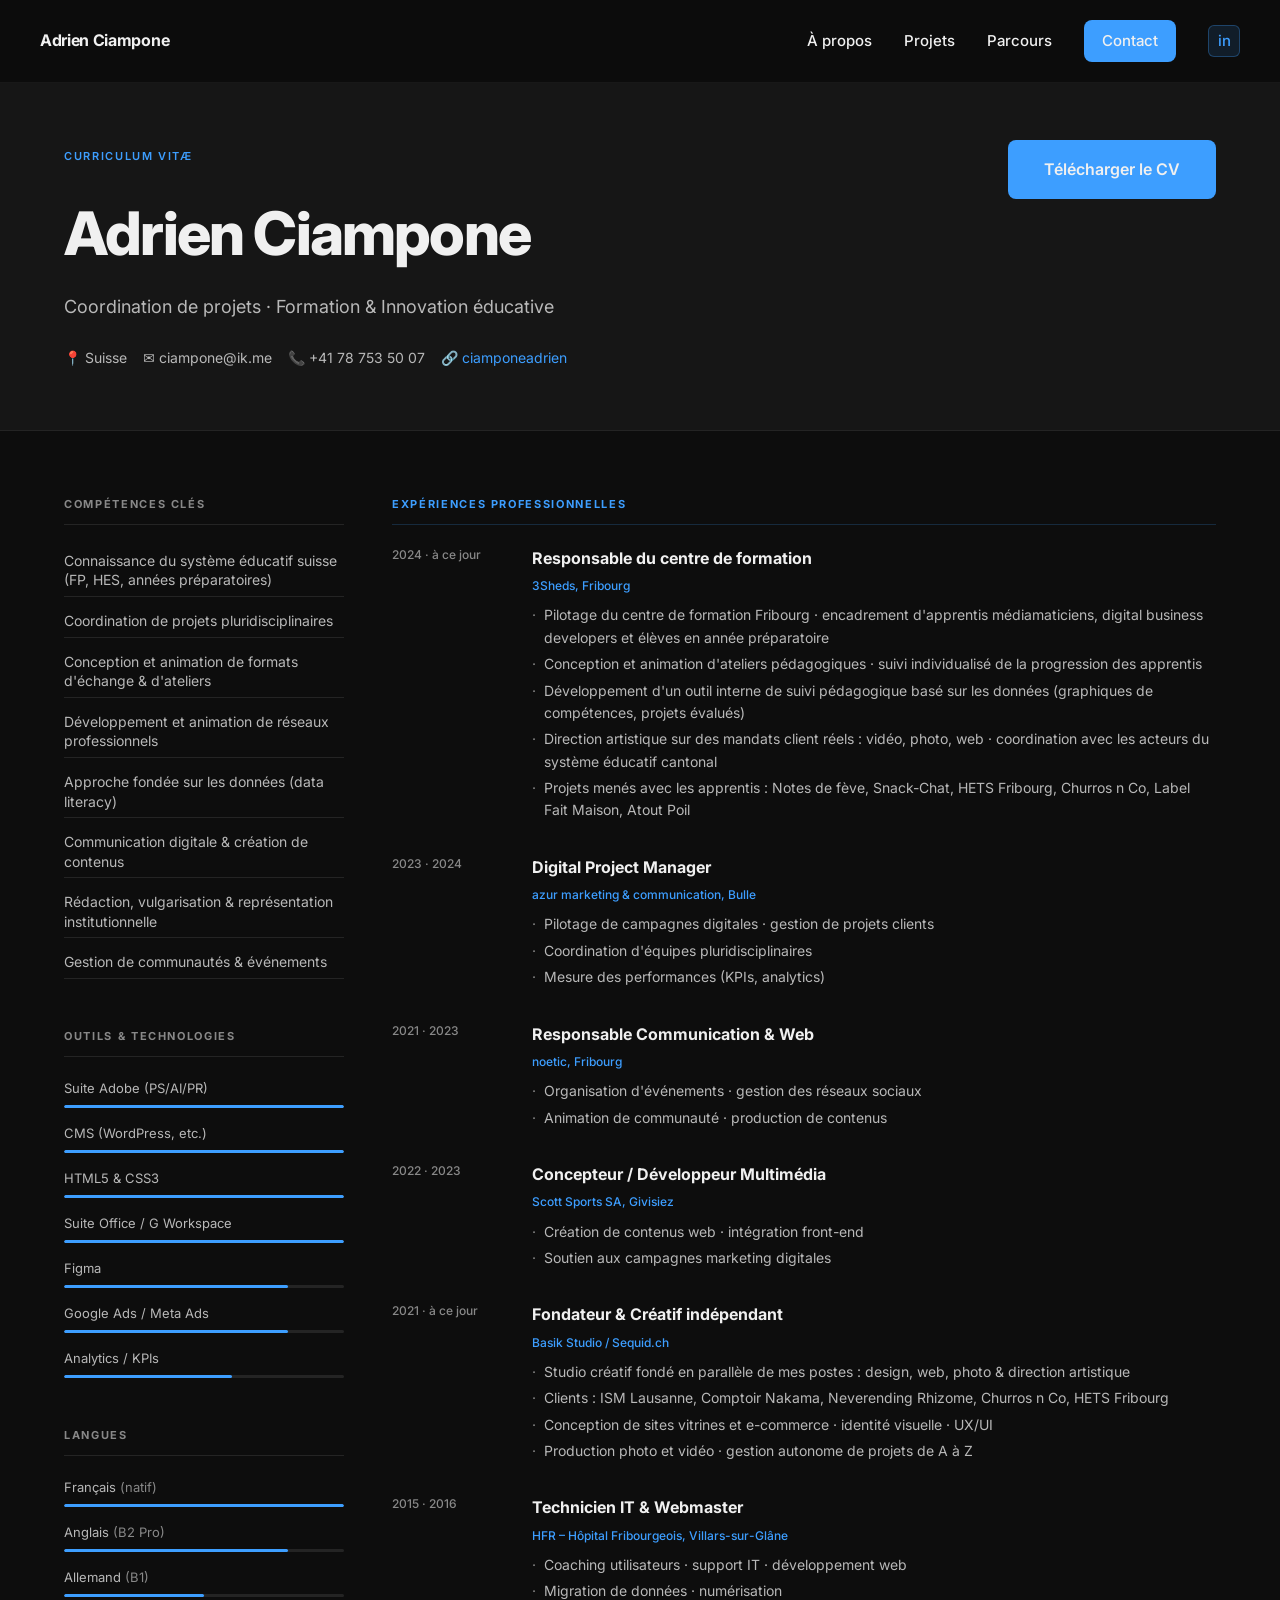
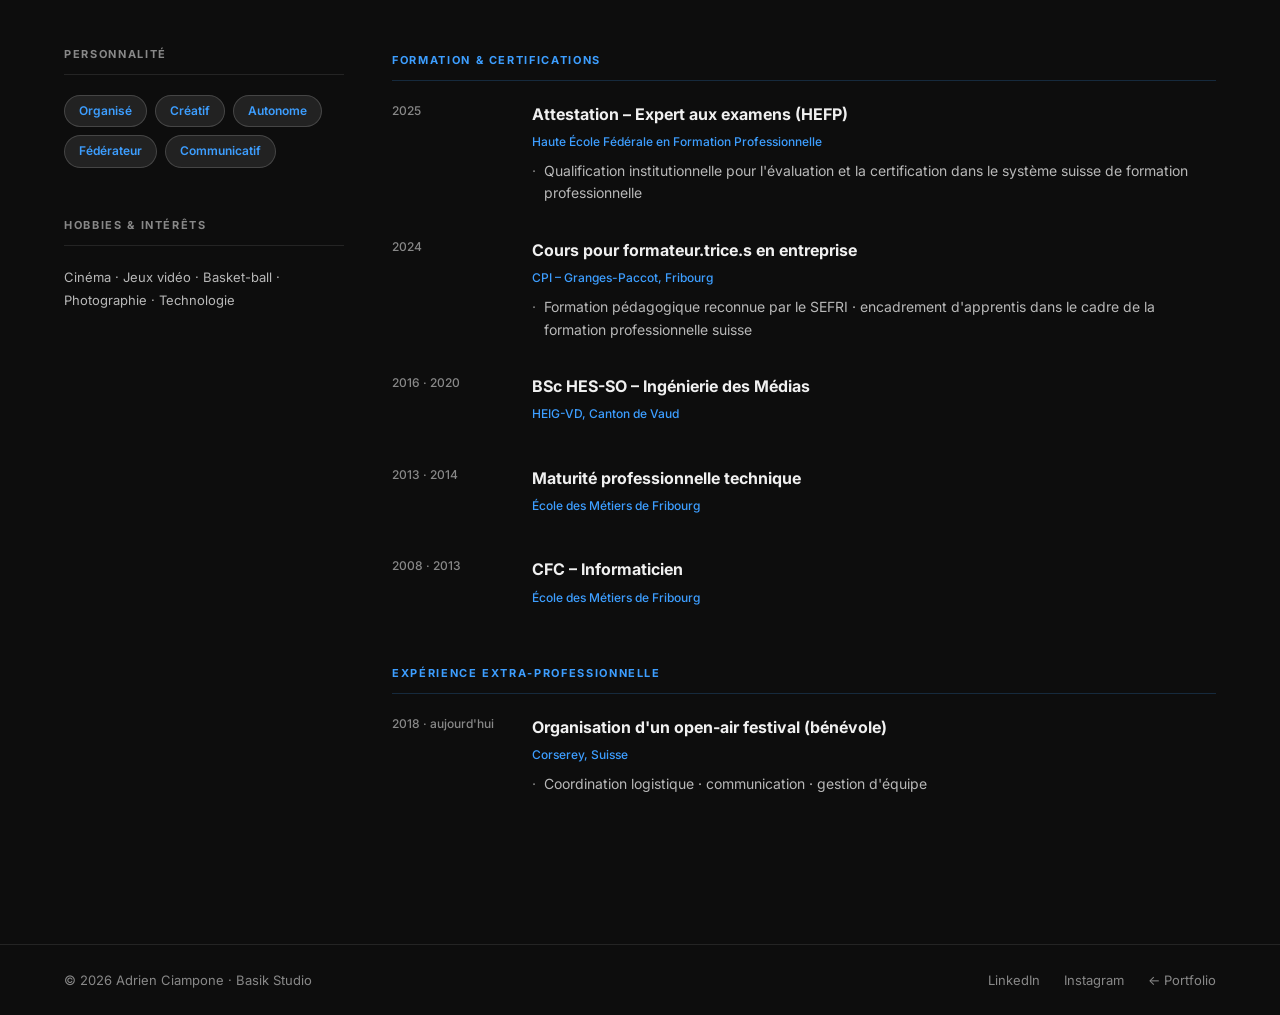
==== cv.html @ 01c983d6 "Suppression de tous les tirets cadratins (—) Remplacés par · dans les titres/séparateurs, par virgul" ====
<!DOCTYPE html>
<html lang="fr">
<head>
  <meta charset="UTF-8" />
  <meta name="viewport" content="width=device-width, initial-scale=1.0" />
  <title>CV · Adrien Ciampone</title>
  <meta name="description" content="Parcours, compétences et formations d'Adrien Ciampone · Chef de projet, Coordination & Formation." />
  <link rel="icon" type="image/svg+xml" href="favicon.svg" />
  <meta property="og:title" content="CV · Adrien Ciampone" />
  <meta property="og:description" content="Parcours, compétences et formations d'Adrien Ciampone · Chef de projet, Coordination & Formation." />
  <meta property="og:type" content="website" />
  <meta name="twitter:card" content="summary" />
  <link rel="stylesheet" href="style.css" />
  <link rel="stylesheet" href="cv.css" />
  <link rel="preconnect" href="https://fonts.googleapis.com" />
  <link href="https://fonts.googleapis.com/css2?family=Inter:wght@300;400;500;600;700&display=swap" rel="stylesheet" />
</head>
<body>

  <!-- NAV -->
  <nav class="nav">
    <a href="index.html" class="nav__logo">Adrien Ciampone</a>
    <ul class="nav__links">
      <li><a href="index.html#about">À propos</a></li>
      <li><a href="index.html#projects">Projets</a></li>
      <li><a href="cv.html" aria-current="page">Parcours</a></li>
      <li><a href="index.html#contact" class="btn btn--nav">Contact</a></li>
      <li><a href="https://www.linkedin.com/in/ciamponeadrien/" target="_blank" rel="noopener" class="nav__linkedin" aria-label="LinkedIn">in</a></li>
    </ul>
    <button class="nav__burger" aria-label="Menu">
      <span></span><span></span><span></span>
    </button>
  </nav>

  <!-- HERO CV -->
  <section class="cv-hero">
    <div class="container">
      <div class="cv-hero__inner">
        <div>
          <span class="label">Curriculum Vitæ</span>
          <h1>Adrien Ciampone</h1>
          <p class="cv-hero__title">Coordination de projets · Formation &amp; Innovation éducative</p>
          <div class="cv-hero__meta">
            <span>📍 Suisse</span>
            <span>✉️ ciampone@ik.me</span>
            <span>📞 +41 78 753 50 07</span>
            <span>🔗 <a href="https://linkedin.com/in/ciamponeadrien" target="_blank" rel="noopener">ciamponeadrien</a></span>
          </div>
        </div>
        <a href="CV_Adrien_Ciampone-2026.pdf" download class="btn btn--primary btn--large">
          Télécharger le CV
        </a>
      </div>
    </div>
  </section>

  <div class="cv-body">
    <div class="container">
      <div class="cv-grid">

        <!-- COLONNE GAUCHE -->
        <aside class="cv-sidebar">

          <!-- COMPÉTENCES CLÉS -->
          <div class="cv-block">
            <h2 class="cv-block__title">Compétences clés</h2>
            <ul class="cv-tags">
              <li>Connaissance du système éducatif suisse (FP, HES, années préparatoires)</li>
              <li>Coordination de projets pluridisciplinaires</li>
              <li>Conception et animation de formats d'échange &amp; d'ateliers</li>
              <li>Développement et animation de réseaux professionnels</li>
              <li>Approche fondée sur les données (data literacy)</li>
              <li>Communication digitale &amp; création de contenus</li>
              <li>Rédaction, vulgarisation &amp; représentation institutionnelle</li>
              <li>Gestion de communautés &amp; événements</li>
            </ul>
          </div>

          <!-- OUTILS -->
          <div class="cv-block">
            <h2 class="cv-block__title">Outils &amp; Technologies</h2>
            <div class="cv-skills">
              <div class="cv-skill">
                <span class="cv-skill__name">Suite Adobe (PS/AI/PR)</span>
                <div class="cv-skill__bar"><div class="cv-skill__fill" style="width:100%"></div></div>
              </div>
              <div class="cv-skill">
                <span class="cv-skill__name">CMS (WordPress, etc.)</span>
                <div class="cv-skill__bar"><div class="cv-skill__fill" style="width:100%"></div></div>
              </div>
              <div class="cv-skill">
                <span class="cv-skill__name">HTML5 &amp; CSS3</span>
                <div class="cv-skill__bar"><div class="cv-skill__fill" style="width:100%"></div></div>
              </div>
              <div class="cv-skill">
                <span class="cv-skill__name">Suite Office / G Workspace</span>
                <div class="cv-skill__bar"><div class="cv-skill__fill" style="width:100%"></div></div>
              </div>
              <div class="cv-skill">
                <span class="cv-skill__name">Figma</span>
                <div class="cv-skill__bar"><div class="cv-skill__fill" style="width:80%"></div></div>
              </div>
              <div class="cv-skill">
                <span class="cv-skill__name">Google Ads / Meta Ads</span>
                <div class="cv-skill__bar"><div class="cv-skill__fill" style="width:80%"></div></div>
              </div>
              <div class="cv-skill">
                <span class="cv-skill__name">Analytics / KPIs</span>
                <div class="cv-skill__bar"><div class="cv-skill__fill" style="width:60%"></div></div>
              </div>
            </div>
          </div>

          <!-- LANGUES -->
          <div class="cv-block">
            <h2 class="cv-block__title">Langues</h2>
            <div class="cv-skills">
              <div class="cv-skill">
                <span class="cv-skill__name">Français <em>(natif)</em></span>
                <div class="cv-skill__bar"><div class="cv-skill__fill" style="width:100%"></div></div>
              </div>
              <div class="cv-skill">
                <span class="cv-skill__name">Anglais <em>(B2 Pro)</em></span>
                <div class="cv-skill__bar"><div class="cv-skill__fill" style="width:80%"></div></div>
              </div>
              <div class="cv-skill">
                <span class="cv-skill__name">Allemand <em>(B1)</em></span>
                <div class="cv-skill__bar"><div class="cv-skill__fill" style="width:50%"></div></div>
              </div>
            </div>
          </div>

          <!-- PERSONNALITÉ -->
          <div class="cv-block">
            <h2 class="cv-block__title">Personnalité</h2>
            <div class="cv-traits">
              <span>Organisé</span>
              <span>Créatif</span>
              <span>Autonome</span>
              <span>Fédérateur</span>
              <span>Communicatif</span>
            </div>
          </div>

          <!-- HOBBIES -->
          <div class="cv-block">
            <h2 class="cv-block__title">Hobbies &amp; Intérêts</h2>
            <p class="cv-hobbies">Cinéma · Jeux vidéo · Basket-ball · Photographie · Technologie</p>
          </div>

        </aside>

        <!-- COLONNE DROITE -->
        <main class="cv-main">

          <!-- EXPÉRIENCES -->
          <div class="cv-block">
            <h2 class="cv-block__title cv-block__title--accent">Expériences professionnelles</h2>

            <div class="cv-timeline">

              <div class="cv-entry">
                <div class="cv-entry__period">2024 · à ce jour</div>
                <div class="cv-entry__content">
                  <h3>Responsable du centre de formation</h3>
                  <span class="cv-entry__org">3Sheds, Fribourg</span>
                  <ul>
                    <li>Pilotage du centre de formation Fribourg · encadrement d'apprentis médiamaticiens, digital business developers et élèves en année préparatoire</li>
                    <li>Conception et animation d'ateliers pédagogiques · suivi individualisé de la progression des apprentis</li>
                    <li>Développement d'un outil interne de suivi pédagogique basé sur les données (graphiques de compétences, projets évalués)</li>
                    <li>Direction artistique sur des mandats client réels : vidéo, photo, web · coordination avec les acteurs du système éducatif cantonal</li>
                    <li>Projets menés avec les apprentis : Notes de fève, Snack-Chat, HETS Fribourg, Churros n Co, Label Fait Maison, Atout Poil</li>
                  </ul>
                </div>
              </div>

              <div class="cv-entry">
                <div class="cv-entry__period">2023 · 2024</div>
                <div class="cv-entry__content">
                  <h3>Digital Project Manager</h3>
                  <span class="cv-entry__org">azur marketing &amp; communication, Bulle</span>
                  <ul>
                    <li>Pilotage de campagnes digitales · gestion de projets clients</li>
                    <li>Coordination d'équipes pluridisciplinaires</li>
                    <li>Mesure des performances (KPIs, analytics)</li>
                  </ul>
                </div>
              </div>

              <div class="cv-entry">
                <div class="cv-entry__period">2021 · 2023</div>
                <div class="cv-entry__content">
                  <h3>Responsable Communication &amp; Web</h3>
                  <span class="cv-entry__org">noetic, Fribourg</span>
                  <ul>
                    <li>Organisation d'événements · gestion des réseaux sociaux</li>
                    <li>Animation de communauté · production de contenus</li>
                  </ul>
                </div>
              </div>

              <div class="cv-entry">
                <div class="cv-entry__period">2022 · 2023</div>
                <div class="cv-entry__content">
                  <h3>Concepteur / Développeur Multimédia</h3>
                  <span class="cv-entry__org">Scott Sports SA, Givisiez</span>
                  <ul>
                    <li>Création de contenus web · intégration front-end</li>
                    <li>Soutien aux campagnes marketing digitales</li>
                  </ul>
                </div>
              </div>

              <div class="cv-entry">
                <div class="cv-entry__period">2021 · à ce jour</div>
                <div class="cv-entry__content">
                  <h3>Fondateur &amp; Créatif indépendant</h3>
                  <span class="cv-entry__org">Basik Studio / Sequid.ch</span>
                  <ul>
                    <li>Studio créatif fondé en parallèle de mes postes : design, web, photo &amp; direction artistique</li>
                    <li>Clients : ISM Lausanne, Comptoir Nakama, Neverending Rhizome, Churros n Co, HETS Fribourg</li>
                    <li>Conception de sites vitrines et e-commerce · identité visuelle · UX/UI</li>
                    <li>Production photo et vidéo · gestion autonome de projets de A à Z</li>
                  </ul>
                </div>
              </div>

              <div class="cv-entry">
                <div class="cv-entry__period">2015 · 2016</div>
                <div class="cv-entry__content">
                  <h3>Technicien IT &amp; Webmaster</h3>
                  <span class="cv-entry__org">HFR – Hôpital Fribourgeois, Villars-sur-Glâne</span>
                  <ul>
                    <li>Coaching utilisateurs · support IT · développement web</li>
                    <li>Migration de données · numérisation</li>
                  </ul>
                </div>
              </div>

            </div>
          </div>

          <!-- FORMATION -->
          <div class="cv-block">
            <h2 class="cv-block__title cv-block__title--accent">Formation &amp; Certifications</h2>
            <div class="cv-timeline">

              <div class="cv-entry">
                <div class="cv-entry__period">2025</div>
                <div class="cv-entry__content">
                  <h3>Attestation – Expert aux examens (HEFP)</h3>
                  <span class="cv-entry__org">Haute École Fédérale en Formation Professionnelle</span>
                  <ul>
                    <li>Qualification institutionnelle pour l'évaluation et la certification dans le système suisse de formation professionnelle</li>
                  </ul>
                </div>
              </div>

              <div class="cv-entry">
                <div class="cv-entry__period">2024</div>
                <div class="cv-entry__content">
                  <h3>Cours pour formateur.trice.s en entreprise</h3>
                  <span class="cv-entry__org">CPI – Granges-Paccot, Fribourg</span>
                  <ul>
                    <li>Formation pédagogique reconnue par le SEFRI · encadrement d'apprentis dans le cadre de la formation professionnelle suisse</li>
                  </ul>
                </div>
              </div>

              <div class="cv-entry">
                <div class="cv-entry__period">2016 · 2020</div>
                <div class="cv-entry__content">
                  <h3>BSc HES-SO – Ingénierie des Médias</h3>
                  <span class="cv-entry__org">HEIG-VD, Canton de Vaud</span>
                </div>
              </div>

              <div class="cv-entry">
                <div class="cv-entry__period">2013 · 2014</div>
                <div class="cv-entry__content">
                  <h3>Maturité professionnelle technique</h3>
                  <span class="cv-entry__org">École des Métiers de Fribourg</span>
                </div>
              </div>

              <div class="cv-entry">
                <div class="cv-entry__period">2008 · 2013</div>
                <div class="cv-entry__content">
                  <h3>CFC – Informaticien</h3>
                  <span class="cv-entry__org">École des Métiers de Fribourg</span>
                </div>
              </div>

            </div>
          </div>

          <!-- EXTRA -->
          <div class="cv-block">
            <h2 class="cv-block__title cv-block__title--accent">Expérience extra-professionnelle</h2>
            <div class="cv-timeline">
              <div class="cv-entry">
                <div class="cv-entry__period">2018 · aujourd'hui</div>
                <div class="cv-entry__content">
                  <h3>Organisation d'un open-air festival (bénévole)</h3>
                  <span class="cv-entry__org">Corserey, Suisse</span>
                  <ul>
                    <li>Coordination logistique · communication · gestion d'équipe</li>
                  </ul>
                </div>
              </div>
            </div>
          </div>

        </main>
      </div>
    </div>
  </div>

  <!-- FOOTER -->
  <footer class="footer">
    <div class="container">
      <span>© <span id="year"></span> Adrien Ciampone · Basik Studio</span>
      <div class="footer__links">
        <a href="https://www.linkedin.com/in/ciamponeadrien/" target="_blank" rel="noopener">LinkedIn</a>
        <a href="https://www.instagram.com/adrien.ciampone/" target="_blank" rel="noopener">Instagram</a>
        <a href="index.html">← Portfolio</a>
      </div>
    </div>
  </footer>

  <script>
    document.getElementById('year').textContent = new Date().getFullYear();
    const burger = document.querySelector('.nav__burger');
    const navLinks = document.querySelector('.nav__links');
    function toggleMenu(force) {
      const isOpen = force !== undefined ? force : !burger.classList.contains('open');
      burger.classList.toggle('open', isOpen);
      navLinks.classList.toggle('open', isOpen);
      document.body.style.overflow = isOpen ? 'hidden' : '';
    }
    burger?.addEventListener('click', () => toggleMenu());
    navLinks?.querySelectorAll('a').forEach(link => {
      link.addEventListener('click', () => toggleMenu(false));
    });
  </script>
</body>
</html>
---- style.css ----
/* ===========================
   BASIK STUDIO — CSS
   =========================== */

*, *::before, *::after { box-sizing: border-box; margin: 0; padding: 0; }

:root {
  --black:   #0d0d0d;
  --white:   #f0f0f0;
  --gray-1:  #161616;
  --gray-2:  #242424;
  --gray-3:  #888888;
  --gray-4:  #b8b8b8;
  --gray-5:  #e8e8e8;
  --accent:  #3d9eff;
  --accent-dark: #1a7de0;
  --radius:  12px;
  --font:    'Inter', system-ui, sans-serif;
  --trans:   0.25s ease;
}

html { scroll-behavior: smooth; }

body {
  font-family: var(--font);
  background: var(--black);
  color: var(--white);
  font-size: 17px;
  line-height: 1.7;
  -webkit-font-smoothing: antialiased;
}

/* ===== UTILITY ===== */
.container { max-width: 1200px; margin: 0 auto; padding: 0 24px; }
.section { padding: 100px 0; }
.label {
  display: inline-block;
  font-size: 11px;
  font-weight: 600;
  letter-spacing: 0.15em;
  text-transform: uppercase;
  color: var(--accent);
  margin-bottom: 16px;
}
.section__header { margin-bottom: 56px; }
.section__header h2 { font-size: clamp(28px, 4vw, 42px); font-weight: 700; }

/* ===== BUTTONS ===== */
.btn {
  display: inline-flex;
  align-items: center;
  gap: 8px;
  padding: 12px 24px;
  border-radius: 8px;
  font-size: 14px;
  font-weight: 600;
  text-decoration: none;
  border: none;
  cursor: pointer;
  transition: var(--trans);
}
.btn--primary { background: var(--accent); color: var(--white); }
.btn--primary:hover { background: var(--accent-dark); transform: translateY(-2px); }
.btn--ghost { background: transparent; color: var(--white); border: 1.5px solid var(--gray-2); }
.btn--ghost:hover { border-color: var(--white); }
.btn--nav { background: var(--accent); color: var(--white); padding: 8px 18px; font-size: 13px; }
.btn--nav:hover { background: var(--accent-dark); }
.btn--large { padding: 16px 36px; font-size: 16px; }

/* ===== NAV ===== */
.nav {
  position: fixed;
  top: 0; left: 0; right: 0;
  z-index: 100;
  display: flex;
  align-items: center;
  justify-content: space-between;
  padding: 20px 40px;
  background: rgba(13, 13, 13, 0.92);
  backdrop-filter: blur(12px);
  border-bottom: 1px solid rgba(255,255,255,0.05);
  transition: var(--trans);
}
.nav__logo {
  font-size: 16px;
  font-weight: 700;
  letter-spacing: -0.02em;
  color: var(--white);
  text-decoration: none;
}
.nav__links {
  list-style: none;
  display: flex;
  align-items: center;
  gap: 32px;
}
.nav__links a {
  color: var(--white);
  text-decoration: none;
  font-size: 15px;
  font-weight: 500;
  transition: color var(--trans);
}
.nav__links a:hover { color: var(--white); }
.nav__burger {
  display: none;
  flex-direction: column;
  justify-content: center;
  gap: 5px;
  background: none;
  border: none;
  cursor: pointer;
  width: 36px;
  height: 36px;
  padding: 4px;
  z-index: 101;
}
.nav__burger span {
  display: block;
  width: 22px;
  height: 2px;
  background: var(--white);
  border-radius: 2px;
  transition: transform 0.3s ease, opacity 0.3s ease;
  transform-origin: center;
}
/* Burger animé → X */
.nav__burger.open span:nth-child(1) { transform: translateY(7px) rotate(45deg); }
.nav__burger.open span:nth-child(2) { opacity: 0; transform: scaleX(0); }
.nav__burger.open span:nth-child(3) { transform: translateY(-7px) rotate(-45deg); }

/* ===== HERO ===== */
.hero {
  min-height: 100vh;
  display: flex;
  align-items: center;
  padding: 120px 40px 80px;
  position: relative;
  overflow: hidden;
}
.hero__content {
  max-width: 700px;
  position: relative;
  z-index: 1;
}
.hero__roles {
  font-size: 13px;
  font-weight: 600;
  letter-spacing: 0.18em;
  text-transform: uppercase;
  color: var(--accent);
  margin-bottom: 24px;
  opacity: 0.9;
}
.hero__title {
  font-size: clamp(38px, 6vw, 72px);
  font-weight: 800;
  line-height: 1.08;
  letter-spacing: -0.03em;
  margin-bottom: 24px;
}
.hero__sub {
  font-size: 19px;
  color: var(--white);
  line-height: 1.7;
  max-width: 520px;
  margin-bottom: 40px;
  opacity: 0.85;
}
.hero__actions { display: flex; gap: 14px; flex-wrap: wrap; }

/* ===== ABOUT ===== */
.about { background: var(--gray-1); }
.about__grid {
  display: grid;
  grid-template-columns: 1fr 1fr;
  gap: 80px;
  align-items: stretch;
}
.about__text h2 {
  font-size: clamp(28px, 4vw, 42px);
  font-weight: 700;
  line-height: 1.15;
  margin-bottom: 24px;
}
.about__text p { color: var(--gray-4); line-height: 1.85; margin-bottom: 16px; font-size: 17px; }
.about__text strong { color: var(--white); }
.about__actions { display: flex; gap: 14px; flex-wrap: wrap; margin-top: 32px; }
/* Option B — photo portrait + stat cards en overlay */
.about__photo-col {
  padding-top: 52px; /* saute la hauteur du label, aligne avec le h2 */
}

.about__photo-wrap {
  position: relative;
  height: clamp(380px, 38vw, 480px); /* s'adapte à la largeur d'écran */
}

.about__photo {
  width: 100%;
  height: 100%;
  object-fit: cover;
  object-position: center top;
  border-radius: 16px;
  display: block;
  filter: grayscale(10%);
  transition: filter 0.4s ease;
}
.about__photo:hover { filter: grayscale(0%); }

/* Stat cards flottantes */
.stat-card {
  position: absolute;
  background: rgba(15, 15, 15, 0.88);
  backdrop-filter: blur(14px);
  -webkit-backdrop-filter: blur(14px);
  border: 1px solid rgba(255,255,255,0.08);
  border-radius: 12px;
  padding: 12px 18px;
  text-align: center;
  z-index: 2;
}
.stat-card--1 { top: 20px; right: -18px; }
.stat-card--2 { bottom: 80px; right: -18px; }
.stat-card--3 { bottom: 20px; left: 20px; }

.stat__num { display: block; font-size: 24px; font-weight: 800; letter-spacing: -0.03em; color: var(--white); }
.stat__label { font-size: 10px; color: var(--gray-3); margin-top: 3px; display: block; white-space: nowrap; }

/* ===== PROJECTS ===== */
.projects { background: var(--black); }
.projects__filters {
  display: flex;
  gap: 10px;
  margin-bottom: 48px;
  flex-wrap: wrap;
}
.projects__more {
  display: flex;
  justify-content: center;
  margin-top: 48px;
}
.projects__more-btn {
  gap: 10px;
}
.projects__more-btn span {
  font-size: 12px;
  color: var(--gray-3);
  font-weight: 400;
}
.filter {
  padding: 8px 20px;
  border-radius: 100px;
  border: 1.5px solid var(--gray-2);
  background: transparent;
  color: var(--gray-4);
  font-size: 13px;
  font-weight: 500;
  cursor: pointer;
  transition: var(--trans);
  font-family: var(--font);
}
.filter:hover, .filter.active {
  border-color: var(--accent);
  color: var(--accent);
  background: rgba(61,158,255,0.06);
}
.projects__grid {
  display: grid;
  grid-template-columns: repeat(auto-fill, minmax(340px, 1fr));
  gap: 24px;
}
.projects__loading {
  color: var(--gray-3);
  font-size: 14px;
  grid-column: 1 / -1;
  padding: 40px 0;
}
.project-card {
  background: var(--gray-1);
  border-radius: var(--radius);
  overflow: hidden;
  border: 1px solid var(--gray-2);
  cursor: pointer;
  transition: transform var(--trans), border-color var(--trans), box-shadow var(--trans);
}
.project-card:hover {
  transform: translateY(-6px);
  border-color: rgba(61,158,255,0.3);
  box-shadow: 0 20px 60px rgba(0,0,0,0.4);
}
.project-card__media { position: relative; }
.project-card__img {
  width: 100%;
  aspect-ratio: 16/10;
  object-fit: cover;
  display: block;
  background: var(--gray-2);
}
.project-card__img--placeholder {
  width: 100%;
  aspect-ratio: 16/10;
  background: linear-gradient(135deg, var(--gray-2) 0%, var(--gray-1) 100%);
  display: flex;
  align-items: center;
  justify-content: center;
  color: var(--gray-3);
  font-size: 28px;
}
.project-card__body { padding: 20px 22px 24px; }
.project-card__tags { display: flex; gap: 8px; flex-wrap: wrap; margin-bottom: 10px; }
.project-card__tag {
  font-size: 10px;
  font-weight: 600;
  letter-spacing: 0.1em;
  text-transform: uppercase;
  color: var(--accent);
  background: rgba(61,158,255,0.1);
  padding: 3px 10px;
  border-radius: 100px;
}
.project-card__title { font-size: 17px; font-weight: 700; margin-bottom: 8px; }
.project-card__desc { font-size: 14px; color: var(--gray-4); line-height: 1.6; }

/* ===== EXPERTISE ===== */
.expertise { background: var(--gray-1); }

.expertise__header {
  display: flex;
  align-items: flex-end;
  justify-content: space-between;
  gap: 40px;
  margin-bottom: 64px;
}
.expertise__header h2 { font-size: clamp(28px, 4vw, 42px); font-weight: 700; }
.expertise__intro {
  max-width: 340px;
  font-size: 15px;
  color: var(--gray-4);
  line-height: 1.7;
  padding-bottom: 6px;
}

.expertise__list {
  display: flex;
  flex-direction: column;
  gap: 0;
}

.expertise-item {
  display: grid;
  grid-template-columns: 64px 1fr auto;
  align-items: start;
  gap: 32px;
  padding: 36px 0;
  border-top: 1px solid var(--gray-2);
  transition: background var(--trans);
}
.expertise-item:last-child { border-bottom: 1px solid var(--gray-2); }

.expertise-item__num {
  font-size: 12px;
  font-weight: 700;
  color: var(--gray-3);
  letter-spacing: 0.08em;
  padding-top: 4px;
  transition: color var(--trans);
}
.expertise-item:hover .expertise-item__num { color: var(--accent); }

.expertise-item__body h3 {
  font-size: 19px;
  font-weight: 700;
  margin-bottom: 10px;
  transition: color var(--trans);
}
.expertise-item:hover .expertise-item__body h3 { color: var(--accent); }
.expertise-item__body p {
  font-size: 15px;
  color: var(--gray-4);
  line-height: 1.75;
  max-width: 560px;
}

.expertise-item__tags {
  display: flex;
  flex-direction: column;
  align-items: flex-end;
  gap: 6px;
  padding-top: 4px;
}
.expertise-item__tags span {
  font-size: 11px;
  font-weight: 600;
  letter-spacing: 0.08em;
  text-transform: uppercase;
  color: var(--gray-3);
  white-space: nowrap;
}

.expertise__footer {
  display: flex;
  align-items: center;
  justify-content: space-between;
  gap: 24px;
  margin-top: 48px;
  padding-top: 32px;
  border-top: 1px solid var(--gray-2);
  flex-wrap: wrap;
}
.expertise__footer p { font-size: 14px; color: var(--gray-3); }

/* ===== CONTACT ===== */
.contact { background: var(--black); }

.contact__split {
  display: grid;
  grid-template-columns: 1fr 1fr;
  gap: 80px;
  align-items: start;
}

.contact__left h2 {
  font-size: clamp(26px, 3.5vw, 40px);
  font-weight: 800;
  line-height: 1.15;
  margin-bottom: 16px;
}
.contact__left > p {
  color: var(--gray-4);
  font-size: 16px;
  line-height: 1.75;
  margin-bottom: 36px;
}

.contact__links {
  display: flex;
  flex-direction: column;
  gap: 12px;
  margin-bottom: 40px;
}
.contact__link {
  display: inline-flex;
  align-items: center;
  gap: 14px;
  text-decoration: none;
  color: var(--white);
  font-size: 15px;
  font-weight: 500;
  transition: color var(--trans);
}
.contact__link:hover { color: var(--accent); }
.contact__link-icon {
  display: inline-flex;
  align-items: center;
  justify-content: center;
  width: 36px;
  height: 36px;
  border-radius: 8px;
  background: var(--gray-1);
  border: 1px solid var(--gray-2);
  font-size: 13px;
  font-weight: 700;
  color: var(--accent);
  flex-shrink: 0;
}

.contact__studio {
  padding-top: 32px;
  border-top: 1px solid var(--gray-2);
}
.contact__studio p {
  font-size: 12px;
  font-weight: 600;
  letter-spacing: 0.1em;
  text-transform: uppercase;
  color: var(--gray-3);
  margin-bottom: 8px;
}
.contact__studio a {
  font-size: 15px;
  color: var(--gray-4);
  text-decoration: none;
  font-weight: 500;
  transition: color var(--trans);
}
.contact__studio a:hover { color: var(--white); }

/* Contact form */
.contact-form { text-align: left; }
.contact-form__honey { display: none; }

.contact-form__row {
  display: grid;
  grid-template-columns: 1fr 1fr;
  gap: 16px;
  margin-bottom: 16px;
}
.contact-form__group {
  display: flex;
  flex-direction: column;
  gap: 8px;
  margin-bottom: 16px;
}
.contact-form__row .contact-form__group { margin-bottom: 0; }

.contact-form label {
  font-size: 13px;
  font-weight: 600;
  color: var(--gray-4);
  letter-spacing: 0.02em;
}
.contact-form input,
.contact-form textarea {
  background: var(--gray-1);
  border: 1.5px solid var(--gray-2);
  border-radius: 8px;
  color: var(--white);
  font-family: var(--font);
  font-size: 15px;
  padding: 12px 16px;
  transition: border-color var(--trans), box-shadow var(--trans);
  outline: none;
  width: 100%;
  resize: vertical;
}
.contact-form input::placeholder,
.contact-form textarea::placeholder { color: var(--gray-3); }
.contact-form input:focus,
.contact-form textarea:focus {
  border-color: var(--accent);
  box-shadow: 0 0 0 3px rgba(61,158,255,0.12);
}
.contact-form input.error,
.contact-form textarea.error { border-color: #ff5f5f; }

.contact-form__footer {
  display: flex;
  align-items: center;
  gap: 20px;
  flex-wrap: wrap;
  margin-top: 8px;
}
.contact-form__feedback {
  font-size: 14px;
  font-weight: 500;
}
.contact-form__feedback.success { color: #4cde80; }
.contact-form__feedback.error   { color: #ff5f5f; }

/* Loader spinner sur le bouton */
.cf-btn-loader {
  display: none;
  width: 16px;
  height: 16px;
  border: 2px solid rgba(255,255,255,0.3);
  border-top-color: #fff;
  border-radius: 50%;
  animation: spin 0.7s linear infinite;
}
#cf-submit.loading .cf-btn-text { display: none; }
#cf-submit.loading .cf-btn-loader { display: inline-block; }
#cf-submit:disabled { opacity: 0.7; cursor: not-allowed; transform: none !important; }

@keyframes spin { to { transform: rotate(360deg); } }

@media (max-width: 900px) {
  .expertise__header { flex-direction: column; align-items: flex-start; gap: 16px; }
  .expertise__intro { max-width: 100%; }
  .expertise-item { grid-template-columns: 48px 1fr; }
  .expertise-item__tags { display: none; }
  .contact__split { grid-template-columns: 1fr; gap: 48px; }
}

@media (max-width: 540px) {
  .contact-form__row { grid-template-columns: 1fr; }
  .expertise-item { grid-template-columns: 40px 1fr; gap: 16px; padding: 28px 0; }
}

/* ===== FOOTER ===== */
.footer {
  padding: 24px 0;
  border-top: 1px solid var(--gray-2);
}
.footer .container {
  display: flex;
  align-items: center;
  justify-content: space-between;
}
.footer span { font-size: 13px; color: var(--gray-3); }
.footer__links {
  display: flex;
  gap: 24px;
}
.footer__links a {
  font-size: 13px;
  color: var(--gray-3);
  text-decoration: none;
  transition: color var(--trans);
}
.footer__links a:hover { color: var(--white); }

/* LinkedIn nav icon */
.nav__linkedin {
  display: inline-flex;
  align-items: center;
  justify-content: center;
  width: 32px;
  height: 32px;
  border-radius: 6px;
  background: rgba(61,158,255,0.12);
  border: 1.5px solid rgba(61,158,255,0.3);
  color: var(--accent) !important;
  font-size: 13px;
  font-weight: 700;
  text-decoration: none;
  transition: background var(--trans), border-color var(--trans);
}
.nav__linkedin:hover {
  background: rgba(61,158,255,0.25) !important;
  border-color: var(--accent) !important;
  color: var(--accent) !important;
}

/* ===== MODAL ===== */
.modal {
  position: fixed;
  inset: 0;
  z-index: 200;
  display: flex;
  align-items: center;
  justify-content: center;
  padding: 24px;
  pointer-events: none;
  opacity: 0;
  transition: opacity var(--trans);
}
.modal.open { opacity: 1; pointer-events: all; }
.modal__overlay {
  position: absolute;
  inset: 0;
  background: rgba(0,0,0,0.8);
  backdrop-filter: blur(4px);
}
.modal__content {
  position: relative;
  z-index: 1;
  background: var(--gray-1);
  border: 1px solid var(--gray-2);
  border-radius: 16px;
  max-width: 700px;
  width: 100%;
  max-height: 90vh;
  overflow-y: auto;
  transform: translateY(20px) scale(0.97);
  transition: transform var(--trans);
}
.modal.open .modal__content { transform: translateY(0) scale(1); }
.modal__close {
  position: absolute;
  top: 16px; right: 16px;
  background: var(--gray-2);
  border: none;
  color: var(--white);
  width: 32px; height: 32px;
  border-radius: 50%;
  cursor: pointer;
  font-size: 14px;
  display: flex; align-items: center; justify-content: center;
  transition: background var(--trans);
}
.modal__close:hover { background: var(--gray-3); }
.modal__body img {
  width: 100%;
  border-radius: 12px 12px 0 0;
  display: block;
}
.modal__info { padding: 28px 32px 32px; }
.modal__tags { display: flex; gap: 8px; flex-wrap: wrap; margin-bottom: 14px; }
.modal__info h3 { font-size: 22px; font-weight: 800; margin-bottom: 12px; }
.modal__info p { color: var(--gray-4); line-height: 1.8; font-size: 15px; }
.modal__links {
  display: flex;
  flex-wrap: wrap;
  gap: 12px;
  margin-top: 24px;
}
.modal__link {
  display: inline-flex;
  align-items: center;
  gap: 6px;
  margin-top: 24px;
  padding: 9px 18px;
  border-radius: 8px;
  background: rgba(61,158,255,0.1);
  border: 1.5px solid rgba(61,158,255,0.3);
  color: var(--accent);
  font-weight: 600;
  font-size: 14px;
  text-decoration: none;
  transition: background var(--trans), border-color var(--trans);
}
.modal__links .modal__link { margin-top: 0; }
.modal__link:hover {
  background: rgba(61,158,255,0.2);
  border-color: var(--accent);
  text-decoration: none;
}

/* ===== RESPONSIVE ===== */

/* Stat-cards : évite le débordement entre 768px et 1024px */
@media (max-width: 1024px) {
  .stat-card--1 { right: 8px; }
  .stat-card--2 { right: 8px; }
}

@media (max-width: 768px) {
  .nav { padding: 16px 20px; }
  .nav__burger { display: flex; }

  /* Menu mobile — panneau plein écran */
  .nav__links {
    position: fixed;
    top: 0;
    left: 0;
    width: 100%;
    height: 100vh;
    background: #0d0d0d;
    flex-direction: column;
    align-items: center;
    justify-content: center;
    gap: 40px;
    z-index: 99;
    display: flex;
    visibility: hidden;
    opacity: 0;
    transition: opacity 0.3s ease, visibility 0.3s ease;
  }
  .nav__links.open {
    visibility: visible;
    opacity: 1;
  }
  .nav__links li { list-style: none; }
  .nav__links a {
    font-size: 24px;
    font-weight: 700;
    color: var(--white);
  }
  .nav__links a:hover { color: var(--accent); }
  .nav__links .btn--nav {
    font-size: 17px;
    padding: 13px 36px;
    margin-top: 8px;
  }

  .hero { padding: 100px 20px 60px; }
  .about__grid { grid-template-columns: 1fr; gap: 48px; }
  .about__photo-col { padding-top: 0; }
  .about__photo-wrap { height: auto; min-height: 260px; flex: none; }
  .about__photo { height: auto; aspect-ratio: 4/3; }
  .stat-card--1 { top: 12px; right: 12px; }
  .stat-card--2 { bottom: 70px; right: 12px; }
  .stat-card--3 { bottom: 12px; left: 12px; }
  .footer .container { flex-direction: column; gap: 8px; text-align: center; }
  .section { padding: 70px 0; }

  /* Modal — hauteur adaptée sur petits écrans */
  .modal { padding: 12px; align-items: flex-end; }
  .modal__content { max-height: 88vh; border-radius: 16px 16px 12px 12px; }
}

@media (max-width: 480px) {
  .projects__grid { grid-template-columns: 1fr; }
  .services__grid { grid-template-columns: 1fr; }
}
---- cv.css ----
/* ===========================
   CV PAGE — CSS
   =========================== */

/* HERO */
.cv-hero {
  padding: 140px 0 60px;
  background: var(--gray-1);
  border-bottom: 1px solid var(--gray-2);
}
.cv-hero__inner {
  display: flex;
  align-items: flex-start;
  justify-content: space-between;
  gap: 40px;
  flex-wrap: wrap;
}
.cv-hero h1 {
  font-size: clamp(36px, 5vw, 60px);
  font-weight: 800;
  letter-spacing: -0.03em;
  margin-bottom: 8px;
}
.cv-hero__title {
  font-size: 18px;
  color: var(--gray-4);
  margin-bottom: 24px;
}
.cv-hero__meta {
  display: flex;
  flex-wrap: wrap;
  gap: 16px;
  font-size: 14px;
  color: var(--gray-4);
}
.cv-hero__meta a { color: var(--accent); text-decoration: none; }
.cv-hero__meta a:hover { text-decoration: underline; }

/* BODY */
.cv-body {
  padding: 64px 0 100px;
  background: var(--black);
}

/* GRID */
.cv-grid {
  display: grid;
  grid-template-columns: 280px 1fr;
  gap: 48px;
  align-items: start;
}

/* BLOCKS */
.cv-block {
  margin-bottom: 48px;
}
.cv-block__title {
  font-size: 11px;
  font-weight: 700;
  letter-spacing: 0.15em;
  text-transform: uppercase;
  color: var(--gray-3);
  margin-bottom: 20px;
  padding-bottom: 10px;
  border-bottom: 1px solid var(--gray-2);
}
.cv-block__title--accent {
  color: var(--accent);
  border-color: rgba(61,158,255,0.2);
}

/* TAGS */
.cv-tags {
  list-style: none;
  display: flex;
  flex-direction: column;
  gap: 8px;
}
.cv-tags li {
  font-size: 14px;
  color: var(--gray-4);
  padding: 6px 0;
  border-bottom: 1px solid var(--gray-2);
  line-height: 1.4;
}

/* SKILLS BARS */
.cv-skills { display: flex; flex-direction: column; gap: 14px; }
.cv-skill__name {
  display: block;
  font-size: 13px;
  color: var(--gray-4);
  margin-bottom: 6px;
}
.cv-skill__name em { color: var(--gray-3); font-style: normal; }
.cv-skill__bar {
  height: 3px;
  background: var(--gray-2);
  border-radius: 2px;
  overflow: hidden;
}
.cv-skill__fill {
  height: 100%;
  background: var(--accent);
  border-radius: 2px;
  transition: width 1s ease;
}

/* TRAITS */
.cv-traits {
  display: flex;
  flex-wrap: wrap;
  gap: 8px;
}
.cv-traits span {
  padding: 5px 14px;
  border-radius: 100px;
  background: rgba(136,136,136,0.18);
  border: 1px solid rgba(136,136,136,0.35);
  color: var(--accent);
  font-size: 12px;
  font-weight: 600;
}

/* HOBBIES */
.cv-hobbies {
  font-size: 13px;
  color: var(--gray-4);
  line-height: 1.8;
}

/* TIMELINE */
.cv-timeline { display: flex; flex-direction: column; gap: 32px; }
.cv-entry {
  display: grid;
  grid-template-columns: 120px 1fr;
  gap: 20px;
}
.cv-entry__period {
  font-size: 12px;
  color: var(--gray-3);
  font-weight: 500;
  padding-top: 2px;
  line-height: 1.4;
}
.cv-entry__content h3 {
  font-size: 16px;
  font-weight: 700;
  margin-bottom: 4px;
  color: var(--white);
}
.cv-entry__org {
  display: block;
  font-size: 12px;
  color: var(--accent);
  margin-bottom: 8px;
  font-weight: 500;
}
.cv-entry__content ul {
  list-style: none;
  display: flex;
  flex-direction: column;
  gap: 4px;
}
.cv-entry__content ul li {
  font-size: 14px;
  color: var(--gray-4);
  line-height: 1.6;
  padding-left: 12px;
  position: relative;
}
.cv-entry__content ul li::before {
  content: '·';
  position: absolute;
  left: 0;
  color: var(--gray-3);
}

/* SIDEBAR sticky */
.cv-sidebar { position: sticky; top: 100px; }

/* RESPONSIVE */
@media (max-width: 900px) {
  .cv-grid { grid-template-columns: 1fr; }
  .cv-sidebar { position: static; }
  .cv-hero__inner { flex-direction: column; }
}
@media (max-width: 600px) {
  .cv-entry { grid-template-columns: 1fr; gap: 4px; }
  .cv-entry__period { font-size: 11px; color: var(--accent); }
}
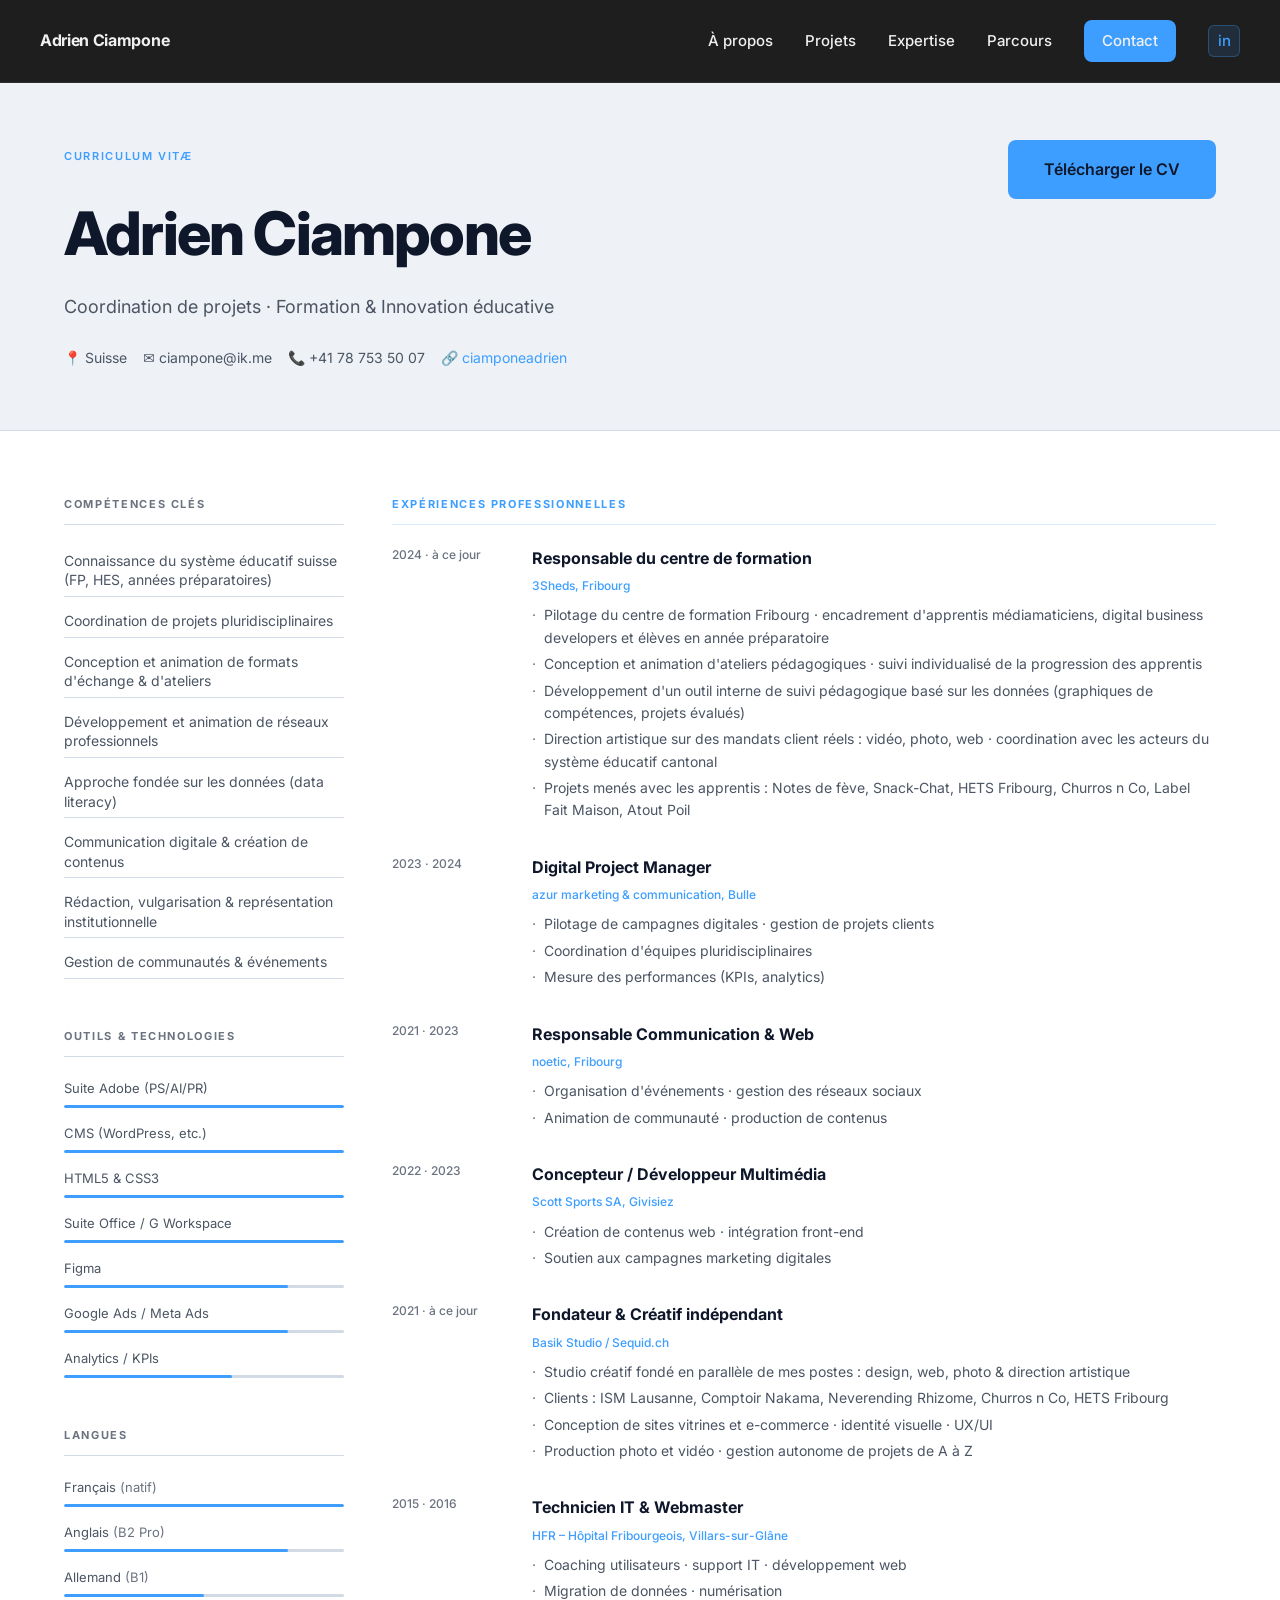
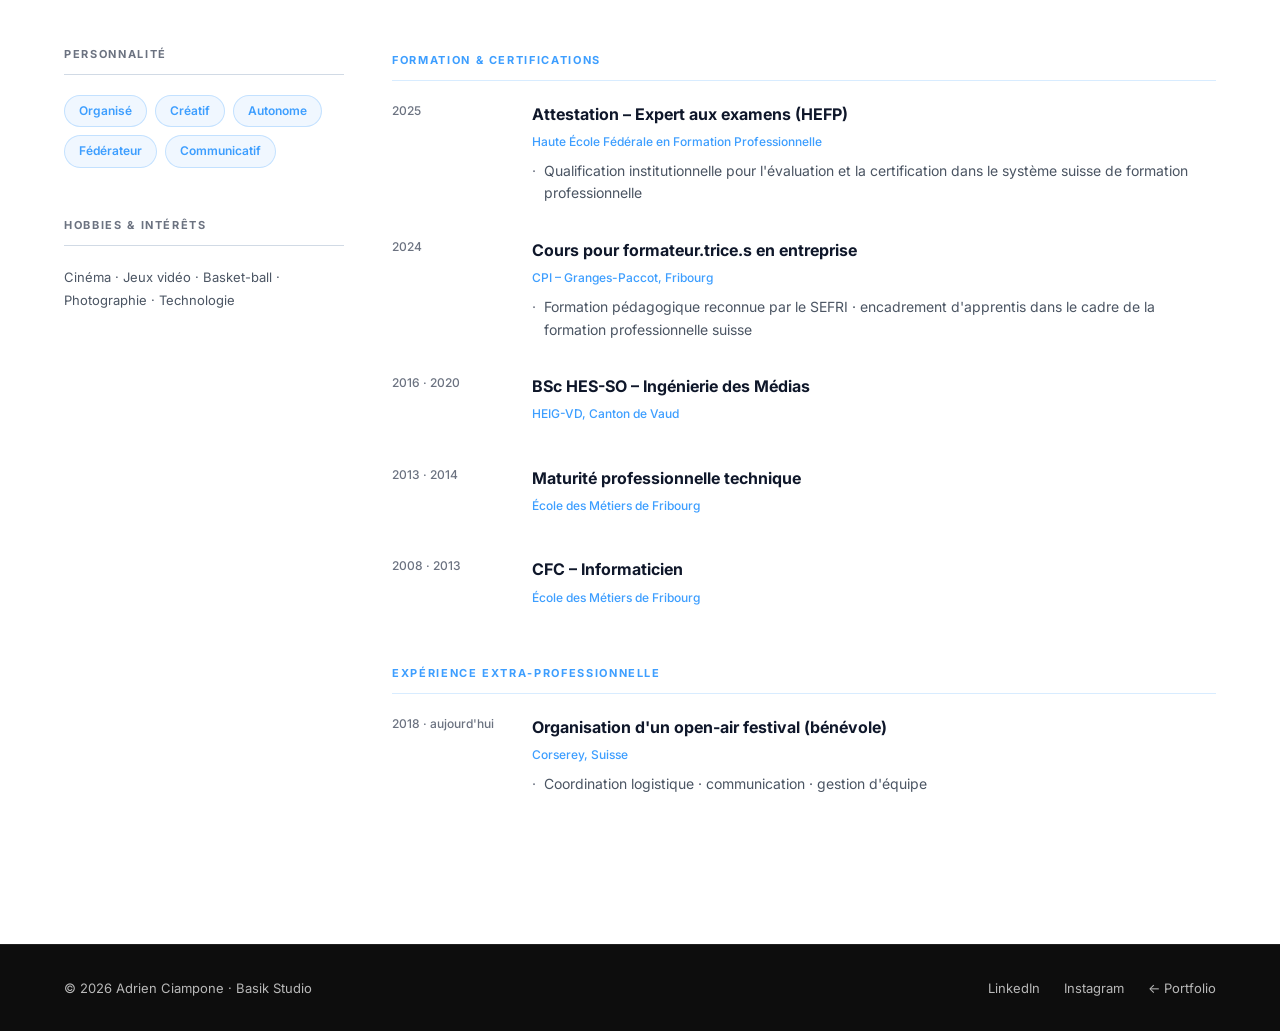
==== commit 8f0e76ee: "Ajout lien Expertise dans la nav de cv.html Co-Authored-By: Claude Sonnet 4.6 <noreply@anthropic.com" ====
--- a/cv.html
+++ b/cv.html
@@ -23,6 +23,7 @@
     <ul class="nav__links">
       <li><a href="index.html#about">À propos</a></li>
       <li><a href="index.html#projects">Projets</a></li>
+      <li><a href="index.html#expertise">Expertise</a></li>
       <li><a href="cv.html" aria-current="page">Parcours</a></li>
       <li><a href="index.html#contact" class="btn btn--nav">Contact</a></li>
       <li><a href="https://www.linkedin.com/in/ciamponeadrien/" target="_blank" rel="noopener" class="nav__linkedin" aria-label="LinkedIn">in</a></li>
--- a/style.css
+++ b/style.css
@@ -5,15 +5,23 @@
 *, *::before, *::after { box-sizing: border-box; margin: 0; padding: 0; }
 
 :root {
-  --black:   #0d0d0d;
-  --white:   #f0f0f0;
-  --gray-1:  #161616;
-  --gray-2:  #242424;
-  --gray-3:  #888888;
-  --gray-4:  #b8b8b8;
-  --gray-5:  #e8e8e8;
-  --accent:  #3d9eff;
+  /* Light palette (body + sections claires) */
+  --black:       #ffffff;    /* fond principal (clair maintenant) */
+  --white:       #0f172a;    /* texte principal (sombre maintenant) */
+  --gray-1:      #eef2f7;    /* surface alternée (bleu très léger pour bien marquer la coupure) */
+  --gray-2:      #d1dae5;    /* bordures (plus visibles) */
+  --gray-3:      #6b7280;    /* texte soft */
+  --gray-4:      #4b5563;    /* texte secondaire */
+  --gray-5:      #c7d0dd;
+  --accent:      #3d9eff;
   --accent-dark: #1a7de0;
+
+  /* Dark scope (hero, nav, footer) */
+  --dark-bg:     #0d0d0d;
+  --dark-text:   #f0f0f0;
+  --dark-muted:  #b8b8b8;
+  --dark-border: rgba(255,255,255,0.08);
+
   --radius:  12px;
   --font:    'Inter', system-ui, sans-serif;
   --trans:   0.25s ease;
@@ -32,7 +40,7 @@
 
 /* ===== UTILITY ===== */
 .container { max-width: 1200px; margin: 0 auto; padding: 0 24px; }
-.section { padding: 100px 0; }
+.section { padding: 100px 0; border-top: 1px solid var(--gray-2); }
 .label {
   display: inline-block;
   font-size: 11px;
@@ -67,7 +75,7 @@
 .btn--nav:hover { background: var(--accent-dark); }
 .btn--large { padding: 16px 36px; font-size: 16px; }
 
-/* ===== NAV ===== */
+/* ===== NAV (reste sombre, flotte au-dessus du contenu clair) ===== */
 .nav {
   position: fixed;
   top: 0; left: 0; right: 0;
@@ -78,14 +86,14 @@
   padding: 20px 40px;
   background: rgba(13, 13, 13, 0.92);
   backdrop-filter: blur(12px);
-  border-bottom: 1px solid rgba(255,255,255,0.05);
+  border-bottom: 1px solid var(--dark-border);
   transition: var(--trans);
 }
 .nav__logo {
   font-size: 16px;
   font-weight: 700;
   letter-spacing: -0.02em;
-  color: var(--white);
+  color: var(--dark-text);
   text-decoration: none;
 }
 .nav__links {
@@ -95,13 +103,13 @@
   gap: 32px;
 }
 .nav__links a {
-  color: var(--white);
+  color: var(--dark-text);
   text-decoration: none;
   font-size: 15px;
   font-weight: 500;
   transition: color var(--trans);
 }
-.nav__links a:hover { color: var(--white); }
+.nav__links a:hover { color: var(--accent); }
 .nav__burger {
   display: none;
   flex-direction: column;
@@ -119,7 +127,7 @@
   display: block;
   width: 22px;
   height: 2px;
-  background: var(--white);
+  background: var(--dark-text);
   border-radius: 2px;
   transition: transform 0.3s ease, opacity 0.3s ease;
   transform-origin: center;
@@ -129,7 +137,7 @@
 .nav__burger.open span:nth-child(2) { opacity: 0; transform: scaleX(0); }
 .nav__burger.open span:nth-child(3) { transform: translateY(-7px) rotate(-45deg); }
 
-/* ===== HERO ===== */
+/* ===== HERO (reste sombre avec Vanta) ===== */
 .hero {
   min-height: 100vh;
   display: flex;
@@ -137,6 +145,8 @@
   padding: 120px 40px 80px;
   position: relative;
   overflow: hidden;
+  background: var(--dark-bg);
+  color: var(--dark-text);
 }
 .hero__content {
   max-width: 700px;
@@ -158,16 +168,18 @@
   line-height: 1.08;
   letter-spacing: -0.03em;
   margin-bottom: 24px;
+  color: var(--dark-text);
 }
 .hero__sub {
   font-size: 19px;
-  color: var(--white);
+  color: var(--dark-muted);
   line-height: 1.7;
   max-width: 520px;
   margin-bottom: 40px;
-  opacity: 0.85;
 }
 .hero__actions { display: flex; gap: 14px; flex-wrap: wrap; }
+.hero .btn--ghost { color: var(--dark-text); border-color: rgba(255,255,255,0.18); }
+.hero .btn--ghost:hover { border-color: var(--dark-text); }
 
 /* ===== ABOUT ===== */
 .about { background: var(--gray-1); }
@@ -208,17 +220,18 @@
 }
 .about__photo:hover { filter: grayscale(0%); }
 
-/* Stat cards flottantes */
+/* Stat cards flottantes (light avec ombre) */
 .stat-card {
   position: absolute;
-  background: rgba(15, 15, 15, 0.88);
+  background: rgba(255, 255, 255, 0.96);
   backdrop-filter: blur(14px);
   -webkit-backdrop-filter: blur(14px);
-  border: 1px solid rgba(255,255,255,0.08);
+  border: 1px solid var(--gray-2);
   border-radius: 12px;
   padding: 12px 18px;
   text-align: center;
   z-index: 2;
+  box-shadow: 0 4px 16px rgba(15, 23, 42, 0.08);
 }
 .stat-card--1 { top: 20px; right: -18px; }
 .stat-card--2 { bottom: 80px; right: -18px; }
@@ -227,8 +240,13 @@
 .stat__num { display: block; font-size: 24px; font-weight: 800; letter-spacing: -0.03em; color: var(--white); }
 .stat__label { font-size: 10px; color: var(--gray-3); margin-top: 3px; display: block; white-space: nowrap; }
 
-/* ===== PROJECTS ===== */
-.projects { background: var(--black); }
+/* ===== PROJECTS (section sombre, spotlight sur les cards blanches) ===== */
+.projects {
+  background: var(--dark-bg);
+  color: var(--dark-text);
+  border-top-color: var(--dark-border);
+}
+.projects .section__header h2 { color: var(--dark-text); }
 .projects__filters {
   display: flex;
   gap: 10px;
@@ -251,9 +269,9 @@
 .filter {
   padding: 8px 20px;
   border-radius: 100px;
-  border: 1.5px solid var(--gray-2);
+  border: 1.5px solid rgba(255,255,255,0.18);
   background: transparent;
-  color: var(--gray-4);
+  color: var(--dark-muted);
   font-size: 13px;
   font-weight: 500;
   cursor: pointer;
@@ -263,8 +281,12 @@
 .filter:hover, .filter.active {
   border-color: var(--accent);
   color: var(--accent);
-  background: rgba(61,158,255,0.06);
-}
+  background: rgba(61,158,255,0.12);
+}
+/* Bouton Voir plus dans la section sombre */
+.projects .btn--ghost { color: var(--dark-text); border-color: rgba(255,255,255,0.18); }
+.projects .btn--ghost:hover { border-color: var(--dark-text); }
+.projects__more-btn span { color: var(--dark-muted); }
 .projects__grid {
   display: grid;
   grid-template-columns: repeat(auto-fill, minmax(340px, 1fr));
@@ -277,17 +299,18 @@
   padding: 40px 0;
 }
 .project-card {
-  background: var(--gray-1);
+  background: #ffffff;
   border-radius: var(--radius);
   overflow: hidden;
-  border: 1px solid var(--gray-2);
+  border: 1px solid transparent;
   cursor: pointer;
   transition: transform var(--trans), border-color var(--trans), box-shadow var(--trans);
+  box-shadow: 0 2px 12px rgba(0, 0, 0, 0.3);
 }
 .project-card:hover {
   transform: translateY(-6px);
-  border-color: rgba(61,158,255,0.3);
-  box-shadow: 0 20px 60px rgba(0,0,0,0.4);
+  border-color: rgba(61,158,255,0.5);
+  box-shadow: 0 20px 50px rgba(0, 0, 0, 0.5), 0 0 0 1px rgba(61,158,255,0.15);
 }
 .project-card__media { position: relative; }
 .project-card__img {
@@ -295,12 +318,12 @@
   aspect-ratio: 16/10;
   object-fit: cover;
   display: block;
-  background: var(--gray-2);
+  background: var(--gray-1);
 }
 .project-card__img--placeholder {
   width: 100%;
   aspect-ratio: 16/10;
-  background: linear-gradient(135deg, var(--gray-2) 0%, var(--gray-1) 100%);
+  background: linear-gradient(135deg, var(--gray-1) 0%, var(--gray-2) 100%);
   display: flex;
   align-items: center;
   justify-content: center;
@@ -512,7 +535,7 @@
 }
 .contact-form input,
 .contact-form textarea {
-  background: var(--gray-1);
+  background: #ffffff;
   border: 1.5px solid var(--gray-2);
   border-radius: 8px;
   color: var(--white);
@@ -525,7 +548,7 @@
   resize: vertical;
 }
 .contact-form input::placeholder,
-.contact-form textarea::placeholder { color: var(--gray-3); }
+.contact-form textarea::placeholder { color: #9ca3af; }
 .contact-form input:focus,
 .contact-form textarea:focus {
   border-color: var(--accent);
@@ -577,28 +600,30 @@
   .expertise-item { grid-template-columns: 40px 1fr; gap: 16px; padding: 28px 0; }
 }
 
-/* ===== FOOTER ===== */
+/* ===== FOOTER (reste sombre) ===== */
 .footer {
-  padding: 24px 0;
-  border-top: 1px solid var(--gray-2);
+  padding: 32px 0;
+  background: var(--dark-bg);
+  color: var(--dark-muted);
+  border-top: 1px solid var(--dark-border);
 }
 .footer .container {
   display: flex;
   align-items: center;
   justify-content: space-between;
 }
-.footer span { font-size: 13px; color: var(--gray-3); }
+.footer span { font-size: 13px; color: var(--dark-muted); }
 .footer__links {
   display: flex;
   gap: 24px;
 }
 .footer__links a {
   font-size: 13px;
-  color: var(--gray-3);
+  color: var(--dark-muted);
   text-decoration: none;
   transition: color var(--trans);
 }
-.footer__links a:hover { color: var(--white); }
+.footer__links a:hover { color: var(--dark-text); }
 
 /* LinkedIn nav icon */
 .nav__linkedin {
@@ -645,7 +670,7 @@
 .modal__content {
   position: relative;
   z-index: 1;
-  background: var(--gray-1);
+  background: #ffffff;
   border: 1px solid var(--gray-2);
   border-radius: 16px;
   max-width: 700px;
@@ -654,22 +679,23 @@
   overflow-y: auto;
   transform: translateY(20px) scale(0.97);
   transition: transform var(--trans);
+  box-shadow: 0 20px 60px rgba(15, 23, 42, 0.15);
 }
 .modal.open .modal__content { transform: translateY(0) scale(1); }
 .modal__close {
   position: absolute;
   top: 16px; right: 16px;
-  background: var(--gray-2);
-  border: none;
+  background: rgba(255,255,255,0.95);
+  border: 1px solid var(--gray-2);
   color: var(--white);
   width: 32px; height: 32px;
   border-radius: 50%;
   cursor: pointer;
   font-size: 14px;
   display: flex; align-items: center; justify-content: center;
-  transition: background var(--trans);
-}
-.modal__close:hover { background: var(--gray-3); }
+  transition: background var(--trans), border-color var(--trans);
+}
+.modal__close:hover { background: var(--gray-1); border-color: var(--gray-3); }
 .modal__body img {
   width: 100%;
   border-radius: 12px 12px 0 0;
--- a/cv.css
+++ b/cv.css
@@ -115,8 +115,8 @@
 .cv-traits span {
   padding: 5px 14px;
   border-radius: 100px;
-  background: rgba(136,136,136,0.18);
-  border: 1px solid rgba(136,136,136,0.35);
+  background: rgba(61,158,255,0.08);
+  border: 1px solid rgba(61,158,255,0.25);
   color: var(--accent);
   font-size: 12px;
   font-weight: 600;
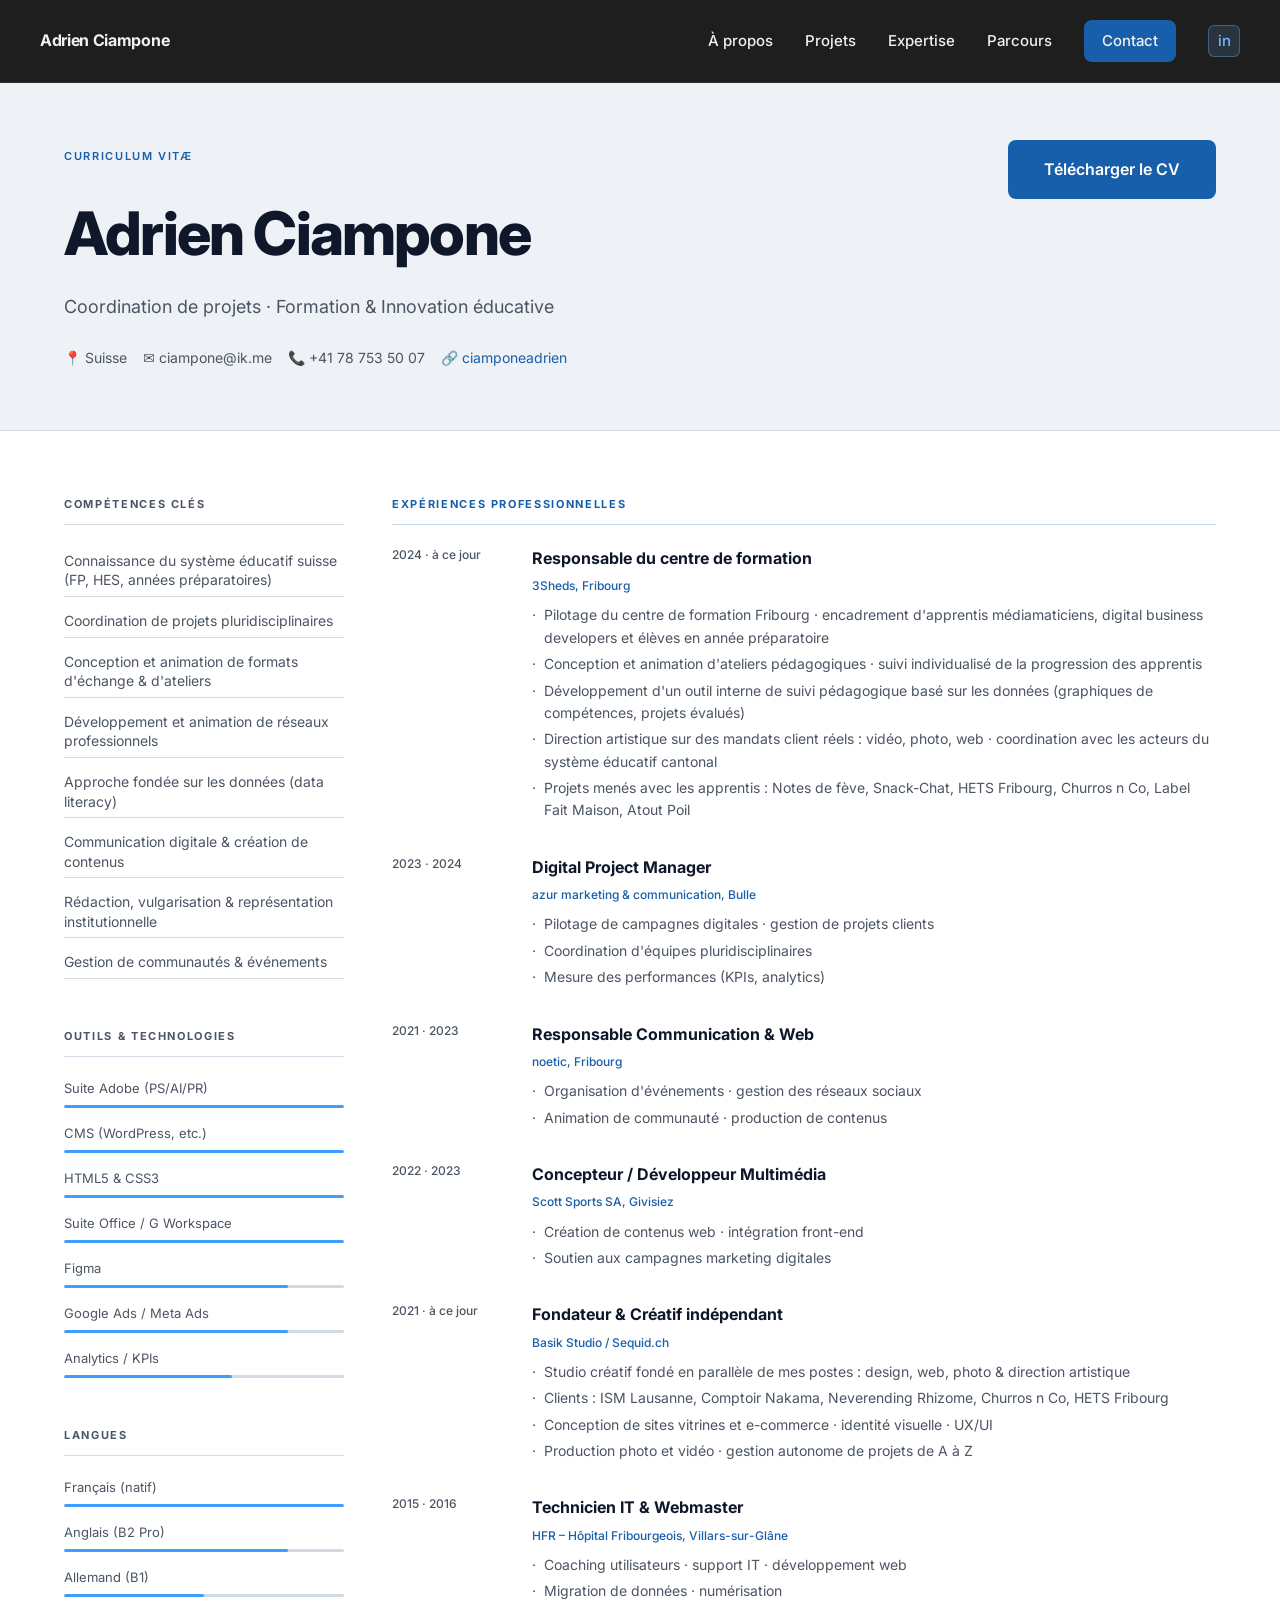
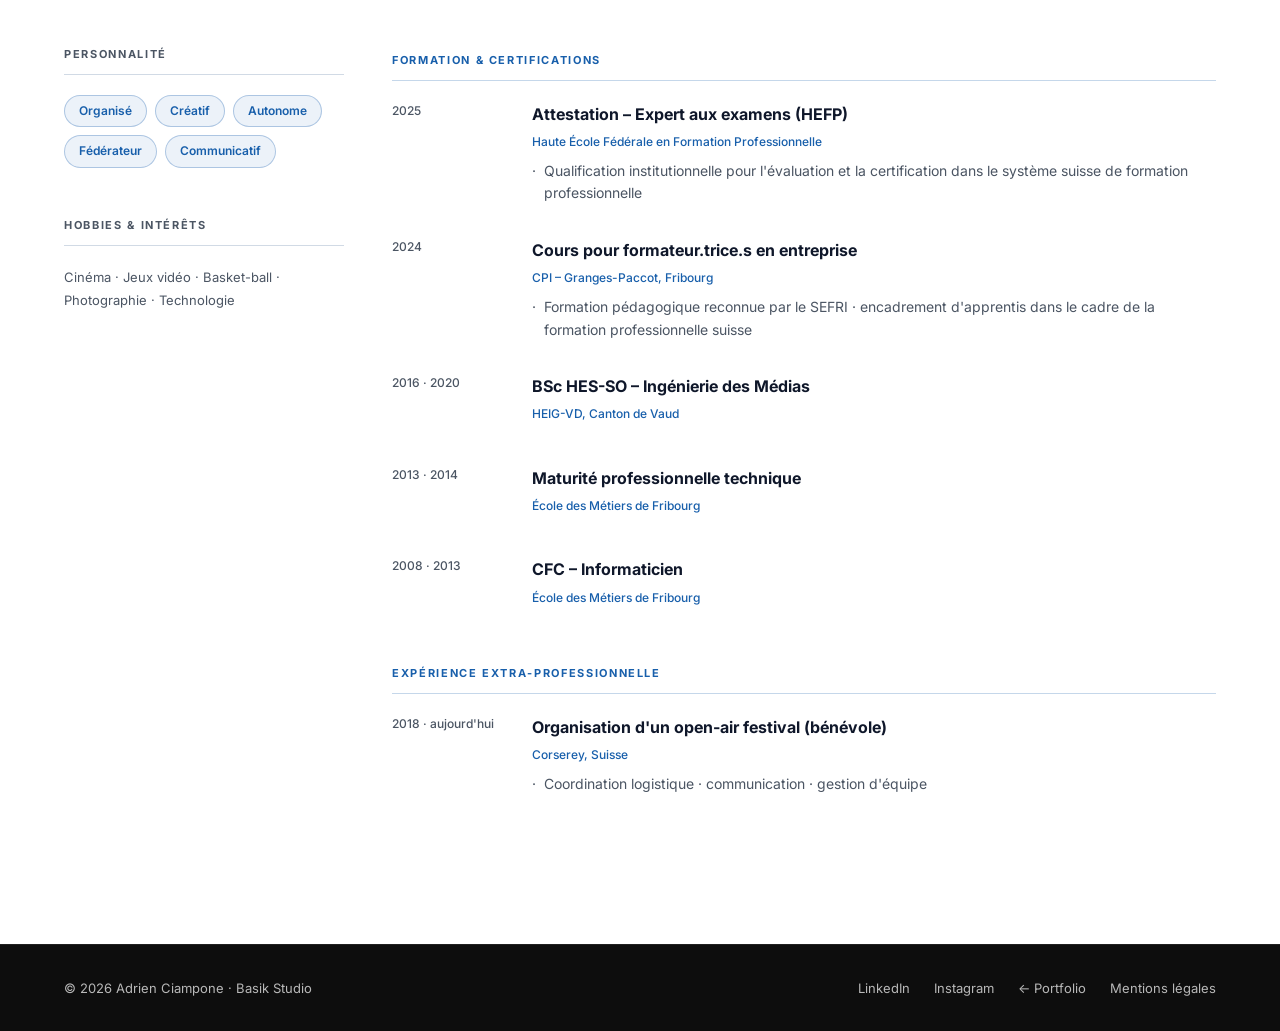
==== commit 6c23cc8a: "Fix menu mobile illisible + ajout page mentions legales - Menu mobile : liens en --dark-text au lieu" ====
--- a/cv.html
+++ b/cv.html
@@ -325,6 +325,7 @@
         <a href="https://www.linkedin.com/in/ciamponeadrien/" target="_blank" rel="noopener">LinkedIn</a>
         <a href="https://www.instagram.com/adrien.ciampone/" target="_blank" rel="noopener">Instagram</a>
         <a href="index.html">← Portfolio</a>
+        <a href="mentions-legales.html">Mentions légales</a>
       </div>
     </div>
   </footer>
--- a/style.css
+++ b/style.css
@@ -6,15 +6,23 @@
 
 :root {
   /* Light palette (body + sections claires) */
-  --black:       #ffffff;    /* fond principal (clair maintenant) */
-  --white:       #0f172a;    /* texte principal (sombre maintenant) */
-  --gray-1:      #eef2f7;    /* surface alternée (bleu très léger pour bien marquer la coupure) */
-  --gray-2:      #d1dae5;    /* bordures (plus visibles) */
-  --gray-3:      #6b7280;    /* texte soft */
-  --gray-4:      #4b5563;    /* texte secondaire */
-  --gray-5:      #c7d0dd;
-  --accent:      #3d9eff;
-  --accent-dark: #1a7de0;
+  --black:         #ffffff;    /* fond principal (clair maintenant) */
+  --white:         #0f172a;    /* texte principal (sombre maintenant) */
+  --gray-1:        #eef2f7;    /* surface alternée */
+  --gray-2:        #d1dae5;    /* bordures */
+  --gray-3:        #4b5563;    /* texte muted (AAA 7:1 sur fond clair) */
+  --gray-4:        #4b5563;    /* texte secondaire (alias) */
+  --gray-5:        #c7d0dd;
+
+  /* Accent multi-usage (AAA) */
+  --accent:        #3d9eff;    /* visuel uniquement : button bg, hovers, fills */
+  --accent-dark:   #1a7de0;    /* hover de --accent */
+  --accent-text:   #185fab;    /* TEXTE sur fond clair : AAA 7.3:1 sur blanc */
+  --accent-bright: #6fb6ff;    /* TEXTE sur fond sombre : AAA 7.5:1 sur #0d0d0d */
+
+  /* Feedback colors (AAA) */
+  --color-success: #166534;    /* AAA 6.9:1 sur blanc */
+  --color-error:   #991b1b;    /* AAA 7.6:1 sur blanc */
 
   /* Dark scope (hero, nav, footer) */
   --dark-bg:     #0d0d0d;
@@ -47,7 +55,7 @@
   font-weight: 600;
   letter-spacing: 0.15em;
   text-transform: uppercase;
-  color: var(--accent);
+  color: var(--accent-text);
   margin-bottom: 16px;
 }
 .section__header { margin-bottom: 56px; }
@@ -67,12 +75,12 @@
   cursor: pointer;
   transition: var(--trans);
 }
-.btn--primary { background: var(--accent); color: var(--white); }
-.btn--primary:hover { background: var(--accent-dark); transform: translateY(-2px); }
+.btn--primary { background: var(--accent-text); color: #ffffff; }
+.btn--primary:hover { background: #134885; transform: translateY(-2px); }
 .btn--ghost { background: transparent; color: var(--white); border: 1.5px solid var(--gray-2); }
 .btn--ghost:hover { border-color: var(--white); }
-.btn--nav { background: var(--accent); color: var(--white); padding: 8px 18px; font-size: 13px; }
-.btn--nav:hover { background: var(--accent-dark); }
+.btn--nav { background: var(--accent-text); color: #ffffff; padding: 8px 18px; font-size: 13px; }
+.btn--nav:hover { background: #134885; }
 .btn--large { padding: 16px 36px; font-size: 16px; }
 
 /* ===== NAV (reste sombre, flotte au-dessus du contenu clair) ===== */
@@ -158,9 +166,8 @@
   font-weight: 600;
   letter-spacing: 0.18em;
   text-transform: uppercase;
-  color: var(--accent);
+  color: var(--accent-bright);
   margin-bottom: 24px;
-  opacity: 0.9;
 }
 .hero__title {
   font-size: clamp(38px, 6vw, 72px);
@@ -240,6 +247,85 @@
 .stat__num { display: block; font-size: 24px; font-weight: 800; letter-spacing: -0.03em; color: var(--white); }
 .stat__label { font-size: 10px; color: var(--gray-3); margin-top: 3px; display: block; white-space: nowrap; }
 
+/* ===== FORMATION (avec radar chart) ===== */
+.formation { background: var(--black); }
+
+.formation__grid {
+  display: grid;
+  grid-template-columns: 1fr 1fr;
+  gap: 80px;
+  align-items: center;
+}
+
+.formation__text h2 {
+  font-size: clamp(28px, 4vw, 42px);
+  font-weight: 700;
+  line-height: 1.15;
+  margin-bottom: 8px;
+}
+.formation__org {
+  color: var(--accent-text);
+  font-size: 14px;
+  font-weight: 600;
+  letter-spacing: 0.02em;
+  margin-bottom: 24px !important;
+}
+.formation__text p {
+  color: var(--gray-4);
+  line-height: 1.8;
+  margin-bottom: 16px;
+  font-size: 16px;
+}
+.formation__text strong { color: var(--white); }
+.formation__text .btn { margin-top: 16px; }
+
+.formation__chart {
+  display: flex;
+  align-items: center;
+  justify-content: center;
+}
+.formation__chart svg {
+  width: 100%;
+  max-width: 480px;
+  height: auto;
+}
+
+/* Radar chart styles */
+.radar-grid polygon {
+  fill: none;
+  stroke: rgba(15, 23, 42, 0.08);
+  stroke-width: 1;
+}
+.radar-axes line {
+  stroke: rgba(15, 23, 42, 0.1);
+  stroke-width: 1;
+}
+.radar-data {
+  fill: rgba(61, 158, 255, 0.18);
+  stroke: var(--accent);
+  stroke-width: 2;
+  stroke-linejoin: round;
+}
+.radar-points circle {
+  fill: var(--accent);
+  stroke: #ffffff;
+  stroke-width: 2;
+}
+.radar-labels text {
+  fill: var(--gray-4);
+  font-family: var(--font);
+  font-size: 13px;
+  font-weight: 600;
+}
+
+@media (max-width: 900px) {
+  .formation__grid { grid-template-columns: 1fr; gap: 48px; }
+  .formation__chart svg { max-width: 380px; }
+}
+@media (max-width: 540px) {
+  .radar-labels text { font-size: 11px; }
+}
+
 /* ===== PROJECTS (section sombre, spotlight sur les cards blanches) ===== */
 .projects {
   background: var(--dark-bg);
@@ -279,9 +365,9 @@
   font-family: var(--font);
 }
 .filter:hover, .filter.active {
-  border-color: var(--accent);
-  color: var(--accent);
-  background: rgba(61,158,255,0.12);
+  border-color: var(--accent-bright);
+  color: var(--accent-bright);
+  background: rgba(111,182,255,0.14);
 }
 /* Bouton Voir plus dans la section sombre */
 .projects .btn--ghost { color: var(--dark-text); border-color: rgba(255,255,255,0.18); }
@@ -337,12 +423,12 @@
   font-weight: 600;
   letter-spacing: 0.1em;
   text-transform: uppercase;
-  color: var(--accent);
-  background: rgba(61,158,255,0.1);
+  color: var(--accent-text);
+  background: rgba(24,95,171,0.10);
   padding: 3px 10px;
   border-radius: 100px;
 }
-.project-card__title { font-size: 17px; font-weight: 700; margin-bottom: 8px; }
+.project-card__title { font-size: 17px; font-weight: 700; margin-bottom: 8px; color: var(--white); }
 .project-card__desc { font-size: 14px; color: var(--gray-4); line-height: 1.6; }
 
 /* ===== EXPERTISE ===== */
@@ -389,7 +475,7 @@
   padding-top: 4px;
   transition: color var(--trans);
 }
-.expertise-item:hover .expertise-item__num { color: var(--accent); }
+.expertise-item:hover .expertise-item__num { color: var(--accent-text); }
 
 .expertise-item__body h3 {
   font-size: 19px;
@@ -397,7 +483,7 @@
   margin-bottom: 10px;
   transition: color var(--trans);
 }
-.expertise-item:hover .expertise-item__body h3 { color: var(--accent); }
+.expertise-item:hover .expertise-item__body h3 { color: var(--accent-text); }
 .expertise-item__body p {
   font-size: 15px;
   color: var(--gray-4);
@@ -472,7 +558,7 @@
   font-weight: 500;
   transition: color var(--trans);
 }
-.contact__link:hover { color: var(--accent); }
+.contact__link:hover { color: var(--accent-text); }
 .contact__link-icon {
   display: inline-flex;
   align-items: center;
@@ -484,7 +570,7 @@
   border: 1px solid var(--gray-2);
   font-size: 13px;
   font-weight: 700;
-  color: var(--accent);
+  color: var(--accent-text);
   flex-shrink: 0;
 }
 
@@ -551,11 +637,11 @@
 .contact-form textarea::placeholder { color: #9ca3af; }
 .contact-form input:focus,
 .contact-form textarea:focus {
-  border-color: var(--accent);
-  box-shadow: 0 0 0 3px rgba(61,158,255,0.12);
+  border-color: var(--accent-text);
+  box-shadow: 0 0 0 3px rgba(24,95,171,0.18);
 }
 .contact-form input.error,
-.contact-form textarea.error { border-color: #ff5f5f; }
+.contact-form textarea.error { border-color: var(--color-error); }
 
 .contact-form__footer {
   display: flex;
@@ -568,8 +654,8 @@
   font-size: 14px;
   font-weight: 500;
 }
-.contact-form__feedback.success { color: #4cde80; }
-.contact-form__feedback.error   { color: #ff5f5f; }
+.contact-form__feedback.success { color: var(--color-success); }
+.contact-form__feedback.error   { color: var(--color-error); }
 
 /* Loader spinner sur le bouton */
 .cf-btn-loader {
@@ -625,7 +711,7 @@
 }
 .footer__links a:hover { color: var(--dark-text); }
 
-/* LinkedIn nav icon */
+/* LinkedIn nav icon (sur fond sombre) */
 .nav__linkedin {
   display: inline-flex;
   align-items: center;
@@ -633,18 +719,18 @@
   width: 32px;
   height: 32px;
   border-radius: 6px;
-  background: rgba(61,158,255,0.12);
-  border: 1.5px solid rgba(61,158,255,0.3);
-  color: var(--accent) !important;
+  background: rgba(111,182,255,0.14);
+  border: 1.5px solid rgba(111,182,255,0.35);
+  color: var(--accent-bright) !important;
   font-size: 13px;
   font-weight: 700;
   text-decoration: none;
   transition: background var(--trans), border-color var(--trans);
 }
 .nav__linkedin:hover {
-  background: rgba(61,158,255,0.25) !important;
-  border-color: var(--accent) !important;
-  color: var(--accent) !important;
+  background: rgba(111,182,255,0.28) !important;
+  border-color: var(--accent-bright) !important;
+  color: var(--accent-bright) !important;
 }
 
 /* ===== MODAL ===== */
@@ -718,9 +804,9 @@
   margin-top: 24px;
   padding: 9px 18px;
   border-radius: 8px;
-  background: rgba(61,158,255,0.1);
-  border: 1.5px solid rgba(61,158,255,0.3);
-  color: var(--accent);
+  background: rgba(24,95,171,0.08);
+  border: 1.5px solid rgba(24,95,171,0.35);
+  color: var(--accent-text);
   font-weight: 600;
   font-size: 14px;
   text-decoration: none;
@@ -728,8 +814,8 @@
 }
 .modal__links .modal__link { margin-top: 0; }
 .modal__link:hover {
-  background: rgba(61,158,255,0.2);
-  border-color: var(--accent);
+  background: rgba(24,95,171,0.15);
+  border-color: var(--accent-text);
   text-decoration: none;
 }
 
@@ -771,9 +857,9 @@
   .nav__links a {
     font-size: 24px;
     font-weight: 700;
-    color: var(--white);
+    color: var(--dark-text);
   }
-  .nav__links a:hover { color: var(--accent); }
+  .nav__links a:hover { color: var(--accent-bright); }
   .nav__links .btn--nav {
     font-size: 17px;
     padding: 13px 36px;
--- a/cv.css
+++ b/cv.css
@@ -33,7 +33,7 @@
   font-size: 14px;
   color: var(--gray-4);
 }
-.cv-hero__meta a { color: var(--accent); text-decoration: none; }
+.cv-hero__meta a { color: var(--accent-text); text-decoration: none; }
 .cv-hero__meta a:hover { text-decoration: underline; }
 
 /* BODY */
@@ -65,8 +65,8 @@
   border-bottom: 1px solid var(--gray-2);
 }
 .cv-block__title--accent {
-  color: var(--accent);
-  border-color: rgba(61,158,255,0.2);
+  color: var(--accent-text);
+  border-color: rgba(24,95,171,0.25);
 }
 
 /* TAGS */
@@ -115,9 +115,9 @@
 .cv-traits span {
   padding: 5px 14px;
   border-radius: 100px;
-  background: rgba(61,158,255,0.08);
-  border: 1px solid rgba(61,158,255,0.25);
-  color: var(--accent);
+  background: rgba(24,95,171,0.08);
+  border: 1px solid rgba(24,95,171,0.3);
+  color: var(--accent-text);
   font-size: 12px;
   font-weight: 600;
 }
@@ -152,7 +152,7 @@
 .cv-entry__org {
   display: block;
   font-size: 12px;
-  color: var(--accent);
+  color: var(--accent-text);
   margin-bottom: 8px;
   font-weight: 500;
 }
@@ -187,5 +187,5 @@
 }
 @media (max-width: 600px) {
   .cv-entry { grid-template-columns: 1fr; gap: 4px; }
-  .cv-entry__period { font-size: 11px; color: var(--accent); }
+  .cv-entry__period { font-size: 11px; color: var(--accent-text); }
 }
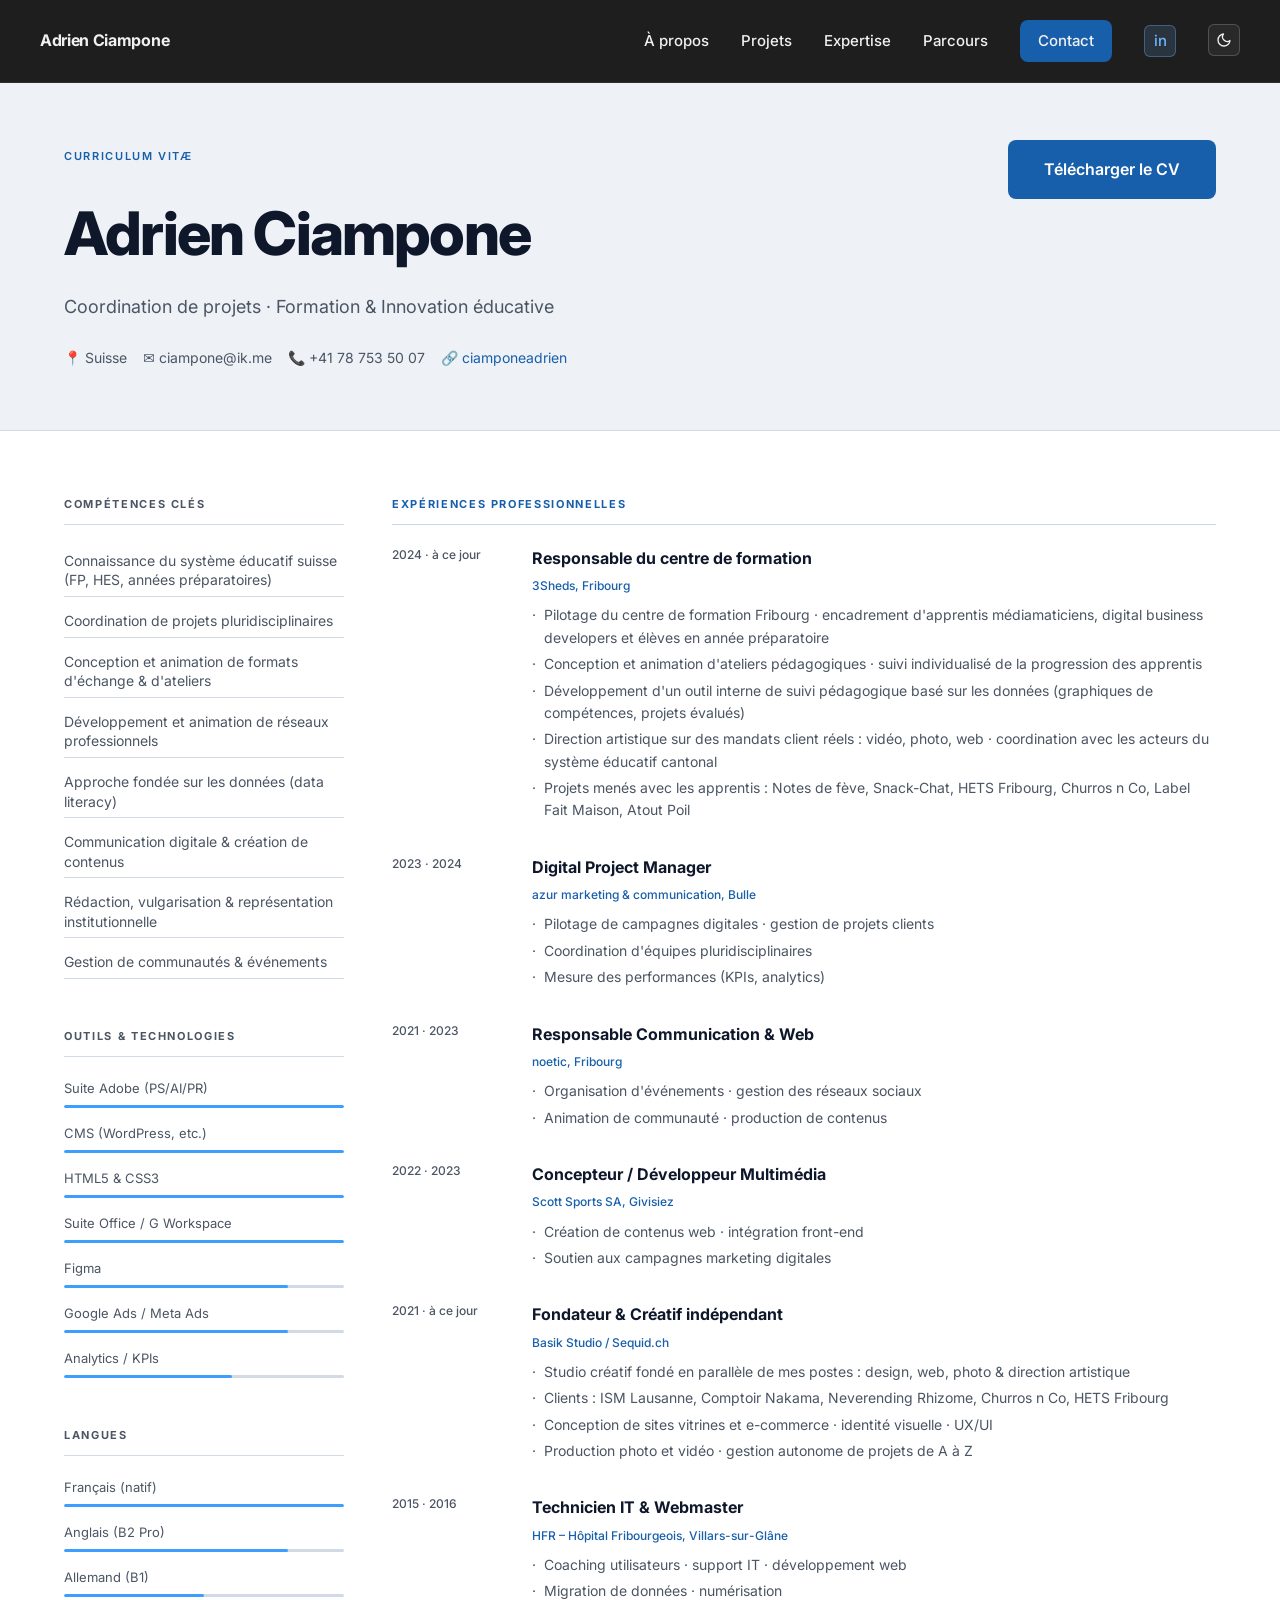
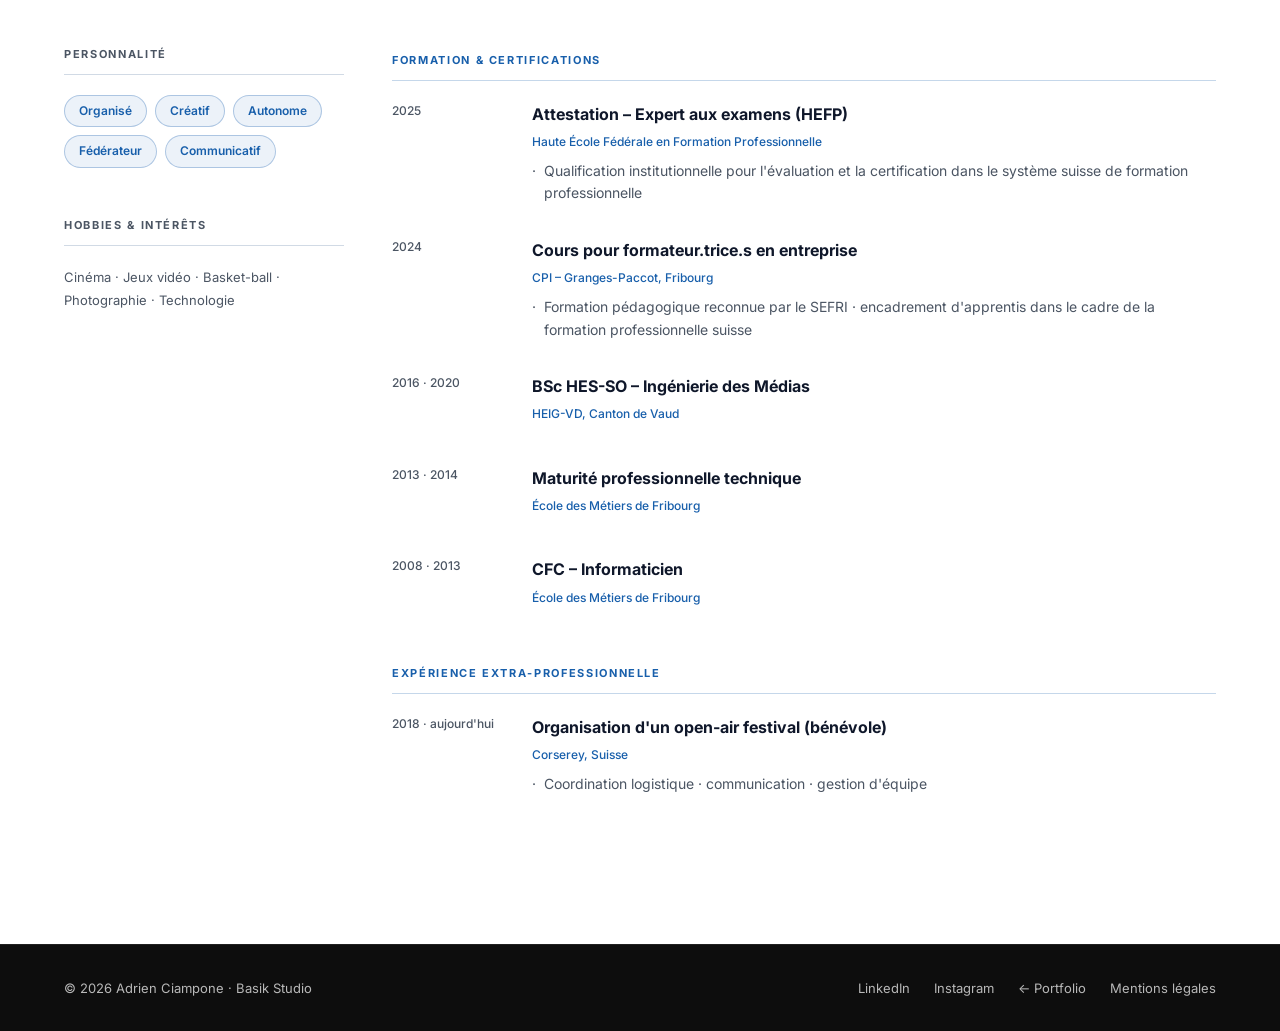
==== commit c4ccbeac: "Ajout toggle Dark / Light (2 modes) - :root[data-theme="dark"] override les variables principales av" ====
--- a/cv.html
+++ b/cv.html
@@ -3,19 +3,27 @@
 <head>
   <meta charset="UTF-8" />
   <meta name="viewport" content="width=device-width, initial-scale=1.0" />
+  <script>(function(){try{var t=localStorage.getItem('theme');var d=window.matchMedia&&window.matchMedia('(prefers-color-scheme: dark)').matches;if(t==='dark'||(!t&&d))document.documentElement.setAttribute('data-theme','dark');}catch(e){}})();</script>
   <title>CV · Adrien Ciampone</title>
   <meta name="description" content="Parcours, compétences et formations d'Adrien Ciampone · Chef de projet, Coordination & Formation." />
   <link rel="icon" type="image/svg+xml" href="favicon.svg" />
   <meta property="og:title" content="CV · Adrien Ciampone" />
-  <meta property="og:description" content="Parcours, compétences et formations d'Adrien Ciampone · Chef de projet, Coordination & Formation." />
-  <meta property="og:type" content="website" />
-  <meta name="twitter:card" content="summary" />
+  <meta property="og:description" content="Parcours, compétences et formations d'Adrien Ciampone : coordination, formation et création digitale." />
+  <meta property="og:type" content="profile" />
+  <meta property="og:url" content="https://adrien-ciampone.basik-studio.ch/cv.html" />
+  <meta property="og:image" content="https://adrien-ciampone.basik-studio.ch/og-image.jpg" />
+  <meta property="og:image:width" content="1200" />
+  <meta property="og:image:height" content="630" />
+  <meta name="twitter:card" content="summary_large_image" />
+  <meta name="twitter:image" content="https://adrien-ciampone.basik-studio.ch/og-image.jpg" />
   <link rel="stylesheet" href="style.css" />
   <link rel="stylesheet" href="cv.css" />
   <link rel="preconnect" href="https://fonts.googleapis.com" />
   <link href="https://fonts.googleapis.com/css2?family=Inter:wght@300;400;500;600;700&display=swap" rel="stylesheet" />
 </head>
 <body>
+
+  <a href="#cv-main" class="skip-link">Aller au contenu principal</a>
 
   <!-- NAV -->
   <nav class="nav">
@@ -27,6 +35,12 @@
       <li><a href="cv.html" aria-current="page">Parcours</a></li>
       <li><a href="index.html#contact" class="btn btn--nav">Contact</a></li>
       <li><a href="https://www.linkedin.com/in/ciamponeadrien/" target="_blank" rel="noopener" class="nav__linkedin" aria-label="LinkedIn">in</a></li>
+      <li>
+        <button class="theme-toggle" id="theme-toggle" type="button" aria-label="Basculer entre thème clair et sombre">
+          <svg class="theme-toggle__moon" viewBox="0 0 24 24" fill="none" stroke="currentColor" stroke-width="2" stroke-linecap="round" stroke-linejoin="round" aria-hidden="true"><path d="M21 12.79A9 9 0 1 1 11.21 3 7 7 0 0 0 21 12.79z"/></svg>
+          <svg class="theme-toggle__sun" viewBox="0 0 24 24" fill="none" stroke="currentColor" stroke-width="2" stroke-linecap="round" stroke-linejoin="round" aria-hidden="true"><circle cx="12" cy="12" r="5"/><line x1="12" y1="1" x2="12" y2="3"/><line x1="12" y1="21" x2="12" y2="23"/><line x1="4.22" y1="4.22" x2="5.64" y2="5.64"/><line x1="18.36" y1="18.36" x2="19.78" y2="19.78"/><line x1="1" y1="12" x2="3" y2="12"/><line x1="21" y1="12" x2="23" y2="12"/><line x1="4.22" y1="19.78" x2="5.64" y2="18.36"/><line x1="18.36" y1="5.64" x2="19.78" y2="4.22"/></svg>
+        </button>
+      </li>
     </ul>
     <button class="nav__burger" aria-label="Menu">
       <span></span><span></span><span></span>
@@ -34,7 +48,7 @@
   </nav>
 
   <!-- HERO CV -->
-  <section class="cv-hero">
+  <section class="cv-hero" id="cv-main">
     <div class="container">
       <div class="cv-hero__inner">
         <div>
@@ -344,6 +358,13 @@
     navLinks?.querySelectorAll('a').forEach(link => {
       link.addEventListener('click', () => toggleMenu(false));
     });
+
+    // Theme toggle
+    document.getElementById('theme-toggle')?.addEventListener('click', () => {
+      const isDark = document.documentElement.getAttribute('data-theme') === 'dark';
+      if (isDark) { document.documentElement.removeAttribute('data-theme'); localStorage.setItem('theme','light'); }
+      else { document.documentElement.setAttribute('data-theme','dark'); localStorage.setItem('theme','dark'); }
+    });
   </script>
 </body>
 </html>
--- a/style.css
+++ b/style.css
@@ -35,7 +35,147 @@
   --trans:   0.25s ease;
 }
 
+/* ===== DARK MODE (data-theme="dark" sur <html>) ===== */
+:root[data-theme="dark"] {
+  --black:         #0d0d0d;
+  --white:         #f0f0f0;
+  --gray-1:        #161616;
+  --gray-2:        #2a2a2a;
+  --gray-3:        #b8b8b8;
+  --gray-4:        #b8b8b8;
+  --gray-5:        #444a55;
+  --accent-text:   #6fb6ff;
+  --color-success: #4ade80;
+  --color-error:   #f87171;
+}
+
+/* Surfaces hardcodees en #ffffff repassent en sombre */
+[data-theme="dark"] .project-card,
+[data-theme="dark"] .modal__content,
+[data-theme="dark"] .tool,
+[data-theme="dark"] .skeleton-card {
+  background: #1c1c1c;
+}
+[data-theme="dark"] .modal__close { background: rgba(28,28,28,0.95); }
+[data-theme="dark"] .modal__close:hover { background: #2a2a2a; }
+[data-theme="dark"] .contact-form input,
+[data-theme="dark"] .contact-form textarea { background: #1c1c1c; }
+[data-theme="dark"] .contact-form input::placeholder,
+[data-theme="dark"] .contact-form textarea::placeholder { color: #707888; }
+[data-theme="dark"] .stat-card { background: rgba(28,28,28,0.92); }
+
+/* Boutons primary : on garde le bleu deep (AAA white-on-blue garanti) */
+[data-theme="dark"] .btn--primary,
+[data-theme="dark"] .btn--nav { background: #1e5fa8; }
+[data-theme="dark"] .btn--primary:hover,
+[data-theme="dark"] .btn--nav:hover { background: #2674c5; }
+
+/* Skeleton shimmer adapte au dark */
+[data-theme="dark"] .skeleton-img {
+  background: linear-gradient(90deg, #1c1c1c 25%, #2a2a2a 50%, #1c1c1c 75%);
+  background-size: 200% 100%;
+}
+[data-theme="dark"] .skeleton-line {
+  background: linear-gradient(90deg, #1c1c1c 25%, #262626 50%, #1c1c1c 75%);
+  background-size: 200% 100%;
+}
+
+/* Petits ajustements de teinte */
+[data-theme="dark"] .reco__mark { color: rgba(111,182,255,0.10); }
+[data-theme="dark"] .modal__link { background: rgba(111,182,255,0.10); border-color: rgba(111,182,255,0.30); }
+[data-theme="dark"] .project-card__tag { background: rgba(111,182,255,0.12); }
+[data-theme="dark"] .recos__source a:hover { color: #9bc7ff; }
+
+/* Transitions douces lors du swap */
+body, .section, .nav, .footer, .project-card, .reco, .tool, .process-step,
+.modal__content, .contact-form input, .contact-form textarea, .skeleton-card,
+.expertise-item, .stat-card {
+  transition: background-color 0.35s ease, color 0.35s ease, border-color 0.35s ease;
+}
+
 html { scroll-behavior: smooth; }
+
+/* Scroll-margin pour que les sections ne soient pas cachees sous la nav fixe */
+section[id] { scroll-margin-top: 80px; }
+
+/* Skip to content (a11y, visible au focus clavier) */
+.skip-link {
+  position: fixed;
+  top: 8px;
+  left: -200%;
+  z-index: 300;
+  background: var(--accent-text);
+  color: #ffffff;
+  padding: 10px 18px;
+  border-radius: 6px;
+  font-size: 14px;
+  font-weight: 600;
+  text-decoration: none;
+  transition: left 0.2s ease;
+}
+.skip-link:focus { left: 8px; outline: 2px solid #ffffff; outline-offset: 2px; }
+
+/* Scroll progress bar */
+.scroll-progress {
+  position: fixed;
+  top: 0; left: 0;
+  height: 3px;
+  width: 0;
+  background: var(--accent);
+  z-index: 200;
+  transition: width 0.1s linear;
+  pointer-events: none;
+}
+
+/* Fade-in au scroll (sauf hero pour ne pas faire un effet bizarre au chargement) */
+.section {
+  opacity: 0;
+  transform: translateY(24px);
+  transition: opacity 0.7s ease, transform 0.7s ease;
+}
+.section.is-visible { opacity: 1; transform: translateY(0); }
+
+/* Active state dans la nav */
+.nav__links a.is-current { color: var(--accent-bright); }
+.nav__links a.is-current.btn--nav { color: #ffffff; }
+
+/* Skeleton loader projets */
+.skeleton-card {
+  background: #ffffff;
+  border-radius: var(--radius);
+  overflow: hidden;
+  border: 1px solid transparent;
+  box-shadow: 0 2px 12px rgba(0, 0, 0, 0.3);
+}
+.skeleton-img {
+  width: 100%;
+  aspect-ratio: 16/10;
+  background: linear-gradient(90deg, #f0f3f7 25%, #e4e9ef 50%, #f0f3f7 75%);
+  background-size: 200% 100%;
+  animation: skeleton-shimmer 1.5s ease-in-out infinite;
+}
+.skeleton-body { padding: 20px 22px 24px; }
+.skeleton-line {
+  height: 12px;
+  border-radius: 4px;
+  background: linear-gradient(90deg, #eef2f7 25%, #d8dee6 50%, #eef2f7 75%);
+  background-size: 200% 100%;
+  animation: skeleton-shimmer 1.5s ease-in-out infinite;
+  margin-bottom: 10px;
+}
+.skeleton-line--short { width: 35%; height: 8px; }
+.skeleton-line--medium { width: 70%; }
+@keyframes skeleton-shimmer {
+  0% { background-position: 200% 0; }
+  100% { background-position: -200% 0; }
+}
+
+/* Reduce motion : respect des preferences utilisateurs */
+@media (prefers-reduced-motion: reduce) {
+  .section { opacity: 1; transform: none; transition: none; }
+  .skeleton-img, .skeleton-line { animation: none; }
+  html { scroll-behavior: auto; }
+}
 
 body {
   font-family: var(--font);
@@ -429,7 +569,145 @@
   border-radius: 100px;
 }
 .project-card__title { font-size: 17px; font-weight: 700; margin-bottom: 8px; color: var(--white); }
+.project-card__meta {
+  font-size: 12px;
+  color: var(--gray-3);
+  margin-bottom: 8px;
+  letter-spacing: 0.01em;
+  font-weight: 500;
+}
 .project-card__desc { font-size: 14px; color: var(--gray-4); line-height: 1.6; }
+
+/* ===== GALLERY PHOTO (masonry via CSS columns) ===== */
+.gallery-section { background: var(--black); }
+
+.gallery__intro {
+  max-width: 540px;
+  color: var(--gray-4);
+  font-size: 15px;
+  line-height: 1.7;
+  margin-top: 14px;
+}
+
+.gallery {
+  column-count: 3;
+  column-gap: 14px;
+  margin-bottom: 40px;
+}
+
+.gallery__item {
+  break-inside: avoid;
+  margin-bottom: 14px;
+  border-radius: 8px;
+  overflow: hidden;
+  background: var(--gray-1);
+  cursor: pointer;
+  position: relative;
+}
+.gallery__item img {
+  width: 100%;
+  height: auto;
+  display: block;
+  transition: transform 0.5s ease, filter 0.4s ease;
+}
+.gallery__item:hover img {
+  transform: scale(1.03);
+  filter: brightness(1.05);
+}
+
+.gallery__more {
+  display: flex;
+  justify-content: center;
+}
+
+@media (max-width: 900px) {
+  .gallery { column-count: 2; }
+}
+@media (max-width: 480px) {
+  .gallery { column-count: 1; }
+}
+
+/* ===== RECOMMANDATIONS ===== */
+.recos { background: var(--black); }
+
+.recos__grid {
+  display: grid;
+  grid-template-columns: 1fr 1fr;
+  gap: 32px;
+  margin-bottom: 32px;
+}
+
+.reco {
+  position: relative;
+  background: var(--gray-1);
+  border: 1px solid var(--gray-2);
+  border-radius: var(--radius);
+  padding: 40px 36px 32px;
+  overflow: hidden;
+}
+
+.reco__mark {
+  position: absolute;
+  top: -28px;
+  right: 12px;
+  font-size: 180px;
+  font-family: Georgia, 'Times New Roman', serif;
+  font-weight: 700;
+  color: rgba(24, 95, 171, 0.10);
+  line-height: 1;
+  pointer-events: none;
+  user-select: none;
+}
+
+.reco__quote {
+  font-size: 17px;
+  line-height: 1.75;
+  color: var(--white);
+  font-style: normal;
+  margin-bottom: 28px;
+  position: relative;
+  z-index: 1;
+}
+
+.reco__author {
+  display: flex;
+  flex-direction: column;
+  gap: 4px;
+  padding-top: 20px;
+  border-top: 1px solid var(--gray-2);
+}
+.reco__role {
+  font-size: 14px;
+  font-weight: 700;
+  color: var(--white);
+  letter-spacing: 0.01em;
+}
+.reco__context {
+  font-size: 12px;
+  font-weight: 500;
+  color: var(--gray-4);
+  letter-spacing: 0.04em;
+}
+
+.recos__source {
+  text-align: center;
+  font-size: 13px;
+  color: var(--gray-4);
+  margin-top: 12px;
+}
+.recos__source a {
+  color: var(--accent-text);
+  text-decoration: underline;
+  text-underline-offset: 3px;
+}
+.recos__source a:hover { color: #134885; }
+
+@media (max-width: 768px) {
+  .recos__grid { grid-template-columns: 1fr; gap: 20px; }
+  .reco { padding: 32px 24px 24px; }
+  .reco__mark { font-size: 140px; top: -22px; right: 8px; }
+  .reco__quote { font-size: 16px; }
+}
 
 /* ===== EXPERTISE ===== */
 .expertise { background: var(--gray-1); }
@@ -518,6 +796,123 @@
   flex-wrap: wrap;
 }
 .expertise__footer p { font-size: 14px; color: var(--gray-3); }
+
+/* ===== PROCESS ===== */
+.process { background: var(--black); }
+
+.process__intro {
+  max-width: 620px;
+  color: var(--gray-4);
+  font-size: 15px;
+  line-height: 1.7;
+  margin-top: 14px;
+}
+
+.process__grid {
+  display: grid;
+  grid-template-columns: repeat(3, 1fr);
+  gap: 20px;
+}
+
+.process-step {
+  background: var(--gray-1);
+  border: 1px solid var(--gray-2);
+  border-radius: var(--radius);
+  padding: 28px 26px 26px;
+  transition: transform var(--trans), border-color var(--trans);
+  position: relative;
+}
+.process-step:hover {
+  transform: translateY(-3px);
+  border-color: rgba(61,158,255,0.35);
+}
+
+.process-step__num {
+  display: inline-block;
+  font-size: 12px;
+  font-weight: 700;
+  letter-spacing: 0.08em;
+  color: var(--accent-text);
+  margin-bottom: 12px;
+}
+
+.process-step h3 {
+  font-size: 17px;
+  font-weight: 700;
+  color: var(--white);
+  margin-bottom: 10px;
+}
+
+.process-step p {
+  font-size: 14px;
+  color: var(--gray-4);
+  line-height: 1.7;
+}
+
+@media (max-width: 900px) {
+  .process__grid { grid-template-columns: repeat(2, 1fr); }
+}
+@media (max-width: 540px) {
+  .process__grid { grid-template-columns: 1fr; }
+}
+
+/* ===== STACK / OUTILS ===== */
+.stack { background: var(--gray-1); }
+
+.stack__grid {
+  display: grid;
+  grid-template-columns: repeat(6, 1fr);
+  gap: 16px;
+}
+
+.tool {
+  background: #ffffff;
+  border: 1px solid var(--gray-2);
+  border-radius: 10px;
+  padding: 18px 8px 14px;
+  display: flex;
+  flex-direction: column;
+  align-items: center;
+  justify-content: center;
+  gap: 10px;
+  text-align: center;
+  transition: transform var(--trans), border-color var(--trans), box-shadow var(--trans);
+}
+.tool:hover {
+  transform: translateY(-3px);
+  border-color: rgba(61,158,255,0.4);
+  box-shadow: 0 8px 20px rgba(15, 23, 42, 0.06);
+}
+
+.tool img {
+  width: 36px;
+  height: 36px;
+  filter: grayscale(100%);
+  opacity: 0.55;
+  transition: filter 0.3s ease, opacity 0.3s ease, transform 0.3s ease;
+}
+.tool:hover img {
+  filter: none;
+  opacity: 1;
+  transform: scale(1.08);
+}
+
+.tool span {
+  font-size: 12px;
+  font-weight: 600;
+  color: var(--gray-4);
+  line-height: 1.3;
+}
+.tool:hover span { color: var(--white); }
+
+@media (max-width: 900px) {
+  .stack__grid { grid-template-columns: repeat(4, 1fr); }
+}
+@media (max-width: 540px) {
+  .stack__grid { grid-template-columns: repeat(3, 1fr); }
+  .tool img { width: 30px; height: 30px; }
+  .tool span { font-size: 11px; }
+}
 
 /* ===== CONTACT ===== */
 .contact { background: var(--black); }
@@ -711,6 +1106,28 @@
 }
 .footer__links a:hover { color: var(--dark-text); }
 
+/* Theme toggle (sur fond sombre de la nav) */
+.theme-toggle {
+  display: inline-flex;
+  align-items: center;
+  justify-content: center;
+  width: 32px;
+  height: 32px;
+  border-radius: 6px;
+  background: rgba(255,255,255,0.05);
+  border: 1.5px solid rgba(255,255,255,0.18);
+  color: var(--dark-text);
+  cursor: pointer;
+  padding: 0;
+  transition: background var(--trans), border-color var(--trans), color var(--trans);
+}
+.theme-toggle:hover { background: rgba(255,255,255,0.10); border-color: var(--accent-bright); color: var(--accent-bright); }
+.theme-toggle:focus-visible { outline: 2px solid var(--accent-bright); outline-offset: 2px; }
+.theme-toggle svg { width: 16px; height: 16px; }
+.theme-toggle__sun { display: none; }
+[data-theme="dark"] .theme-toggle__moon { display: none; }
+[data-theme="dark"] .theme-toggle__sun { display: inline-block; }
+
 /* LinkedIn nav icon (sur fond sombre) */
 .nav__linkedin {
   display: inline-flex;
@@ -786,6 +1203,52 @@
   width: 100%;
   border-radius: 12px 12px 0 0;
   display: block;
+}
+
+/* Modal galerie multi-images */
+.modal__gallery { display: block; }
+.modal__main-img {
+  width: 100%;
+  display: block;
+  border-radius: 12px 12px 0 0;
+}
+.modal__thumbs {
+  display: flex;
+  gap: 8px;
+  padding: 10px 12px;
+  background: var(--gray-1);
+  overflow-x: auto;
+  border-bottom: 1px solid var(--gray-2);
+}
+.modal__thumb {
+  flex: 0 0 88px;
+  width: 88px;
+  height: 60px;
+  border: 2px solid transparent;
+  border-radius: 6px;
+  overflow: hidden;
+  padding: 0;
+  cursor: pointer;
+  background: none;
+  transition: border-color var(--trans), opacity var(--trans);
+  opacity: 0.7;
+}
+.modal__thumb img {
+  width: 100%;
+  height: 100%;
+  object-fit: cover;
+  display: block;
+  border-radius: 0;
+}
+.modal__thumb.is-active { border-color: var(--accent); opacity: 1; }
+.modal__thumb:hover { border-color: var(--accent-text); opacity: 1; }
+
+.modal__meta {
+  font-size: 13px;
+  color: var(--gray-3);
+  margin-bottom: 14px;
+  letter-spacing: 0.01em;
+  font-weight: 500;
 }
 .modal__info { padding: 28px 32px 32px; }
 .modal__tags { display: flex; gap: 8px; flex-wrap: wrap; margin-bottom: 14px; }
